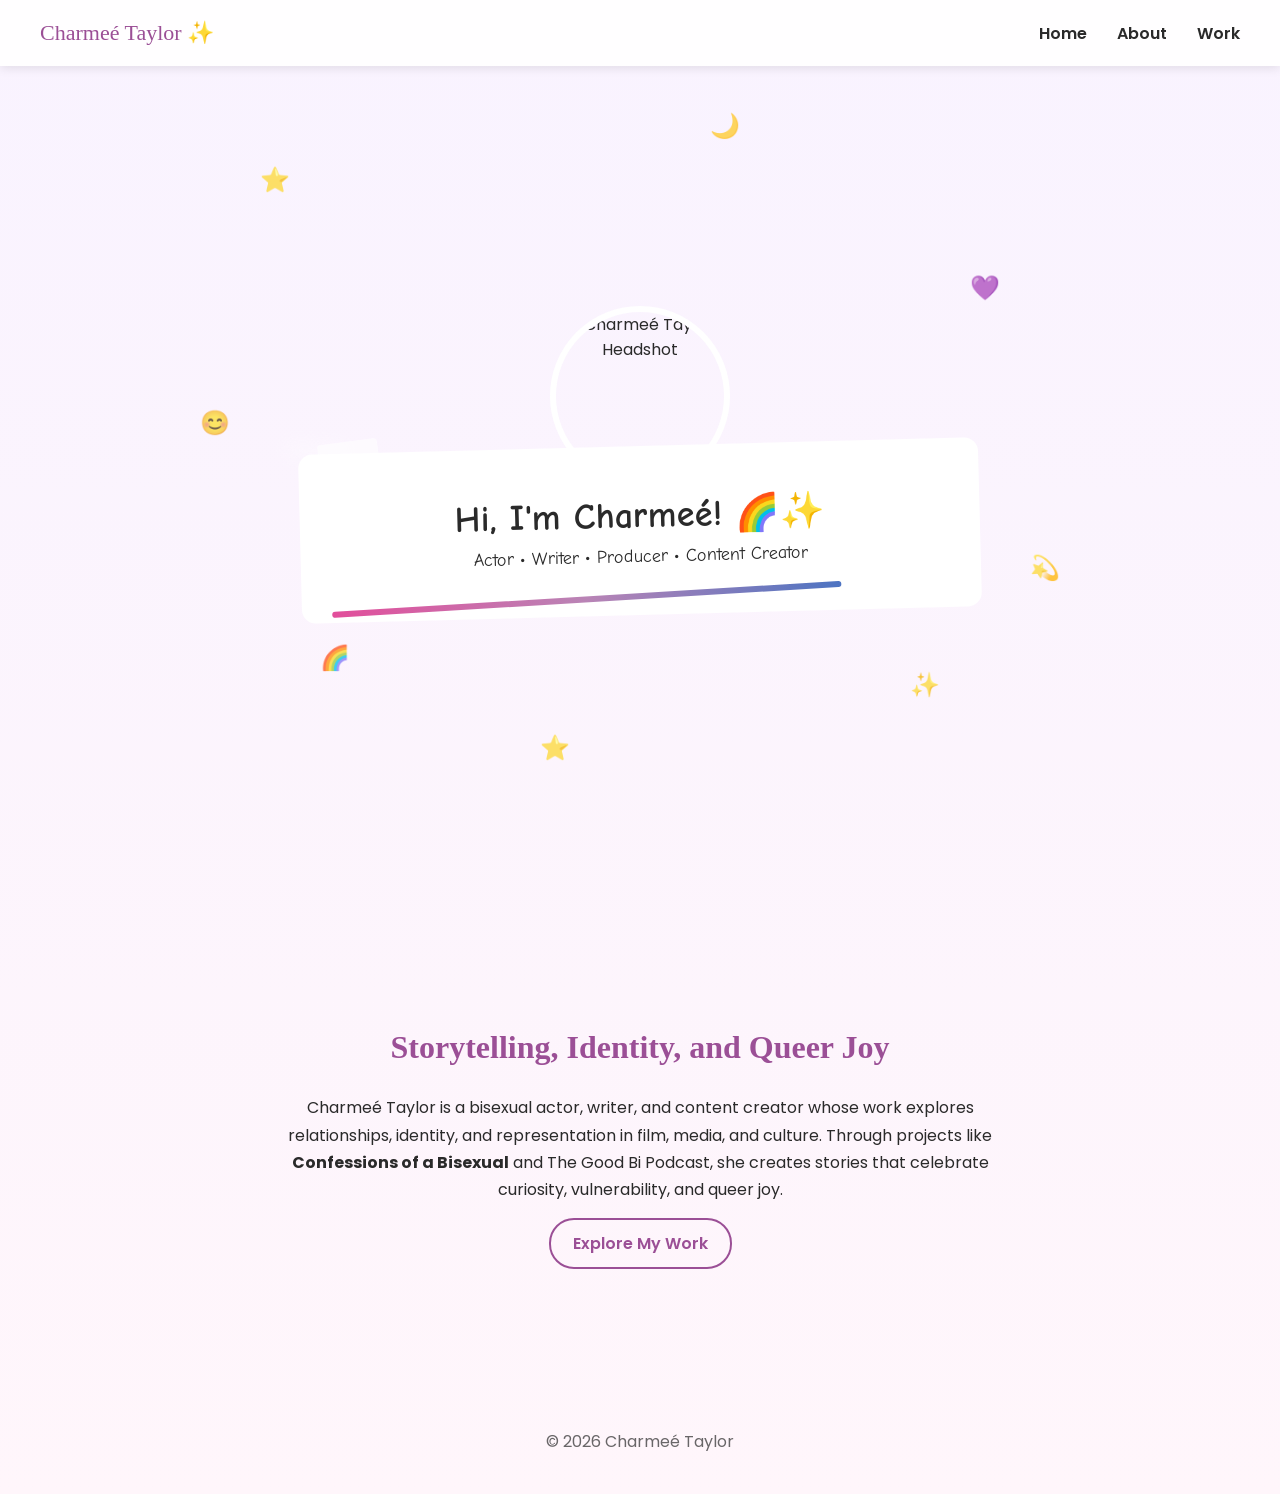
==== index.html @ 1f49b3b9 "first push" ====
<!DOCTYPE html>

<html lang="en">

<head>

<meta charset="UTF-8">
<meta name="viewport" content="width=device-width, initial-scale=1.0">

<title>Charmeé Taylor</title>

<link rel="stylesheet" href="style.css">

<link href="https://fonts.googleapis.com/css2?family=Poppins:wght@300;400;600&family=Permanent+Marker&family=Comic+Neue:wght@700&display=swap" rel="stylesheet">

</head>

<body>

<nav class="navbar">

<div class="logo">Charmeé Taylor ✨</div>

<ul class="nav-links">

<li><a href="index.html">Home</a></li>
<li><a href="about.html">About</a></li>
<li><a href="work.html">Work</a></li>

</ul>

<div class="hamburger">&#9776;</div>

</nav>

<!-- HERO SECTION -->

<section class="hero">

<div class="sparkles"></div>

<div class="floating-icons">

<span class="icon1">⭐</span>
<span class="icon2">💜</span>
<span class="icon3">🌈</span>
<span class="icon4">✨</span>
<span class="icon5">😊</span>
<span class="icon6">💫</span>
<span class="icon7">🌙</span>
<span class="icon8">⭐</span>

</div>

<img src="headshot-placeholder.jpg" alt="Charmeé Taylor Headshot" class="hero-img">

<div class="hero-label">

 <div class="label-accent"></div>   

<h1>Hi, I'm Charmeé! 🌈✨</h1>

<p>Actor • Writer • Producer • Content Creator</p>

</div>

</section>

<!-- INTRO SECTION -->

<section class="intro">

<h2>Storytelling, Identity, and Queer Joy</h2>

<p>

Charmeé Taylor is a bisexual actor, writer, and content creator whose work explores
relationships, identity, and representation in film, media, and culture.

Through projects like <strong>Confessions of a Bisexual</strong> and The Good Bi Podcast,
she creates stories that celebrate curiosity, vulnerability, and queer joy.

</p>

<a href="work.html" class="btn">Explore My Work</a>

</section>

<footer>

© 2026 Charmeé Taylor

</footer>

<script src="script.js"></script>

</body>

</html>
---- style.css ----
/* ---------------- RESET ---------------- */

* {
  box-sizing: border-box;
  margin: 0;
  padding: 0;
  }

html, body {
font-family: 'Poppins', sans-serif;
background: linear-gradient(180deg,#F9F3FF,#FFF6FB);
color: #2A2A2A;
scroll-behavior: smooth;
overflow-x: hidden;
animation: fadeIn .7s ease;
}

@keyframes fadeIn {
from {opacity:0}
to {opacity:1}
}

/* ---------------- NAVBAR ---------------- */

.navbar {
display: flex;
justify-content: space-between;
align-items: center;
padding: 20px 40px;
position: fixed;
width: 100%;
top: 0;
background: rgba(255,255,255,0.9);
backdrop-filter: blur(6px);
z-index: 100;
box-shadow: 0 2px 10px rgba(0,0,0,.1);
}

.logo {
font-family: 'Permanent Marker', cursive;
font-size: 22px;
color: #9B4F96;
}

.nav-links {
list-style: none;
display: flex;
gap: 30px;
}

.nav-links a {
text-decoration: none;
color: #2A2A2A;
font-weight: 600;
transition: .3s;
}

.nav-links a:hover {
color: #D60270;
}

.hamburger {
display: none;
font-size: 28px;
cursor: pointer;
}

/* ---------------- HERO ---------------- */

.hero {
position: relative;
padding-top: 120px;
min-height: 100vh;
display: flex;
flex-direction: column;
align-items: center;
justify-content: center;
text-align: center;

background-image: url('notebook-marble.png');
background-size: cover;
background-repeat: repeat;
}

/* sparkles overlay */

.sparkles {
position: absolute;
top:0;
left:0;
width:100%;
height:100%;
background-image:url('sparkles.png');
background-repeat: repeat;
opacity: .25;
pointer-events: none;
}

/* floating icons */

.floating-icons span {
position: absolute;
font-size: 22px;
opacity: .7;
animation: float 8s ease-in-out infinite;
}

.floating-icons span:nth-child(1){top:18%;left:12%;}
.floating-icons span:nth-child(2){top:30%;right:14%;}
.floating-icons span:nth-child(3){bottom:25%;left:18%;}
.floating-icons span:nth-child(4){bottom:22%;right:20%;}

@keyframes float {
0% { transform: translateY(0) }
50% { transform: translateY(-10px) }
100% { transform: translateY(0) }
}

/* headshot */

.hero-img{
width:180px;
height:180px;
border-radius:50%;
border:6px solid white;
margin-bottom:-40px;
z-index:3;
}

/* notebook label */

.hero-label {
transform: rotate(-1.5deg);    
background: white;
padding: 40px;
border-radius: 14px;
max-width: 620px;
width: 90%;
font-family: 'Comic Neue', cursive;
position: relative;
z-index: 2;
}

.hero-label:before {
content:"";
position:absolute;
inset:-6px;
border-radius:18px;
background: linear-gradient(90deg,#D60270,#9B4F96,#0038A8);
z-index:-1;
}

.hero-label:after {
content:"";
position:absolute;
inset:-12px;
border-radius:20px;
background: linear-gradient(90deg,#D60270,#9B4F96,#0038A8);
filter: blur(8px);
opacity:.45;
z-index:-2;
}

.hero-label h1 {
font-size: 36px;
margin-bottom: 10px;
}

.hero-label p {
font-size: 18px;
}

/* ---------------- GENERAL SECTIONS ---------------- */

section {
max-width: 1000px;
margin: auto;
padding: 100px 20px;
}

/* ---------------- INTRO SECTION ---------------- */

.intro {
max-width: 800px;
margin: auto;
padding: 120px 20px;
text-align: center;
line-height: 1.7;
}

.intro h2 {
font-family: 'Permanent Marker', cursive;
font-size: 32px;
margin-bottom: 20px;
color: #9B4F96;
}

/* ---------------- WORK GRID ---------------- */

.work-section {
padding: 120px 20px;
max-width: 1100px;
margin: auto;
text-align: center;
}

.work-title {
font-family: 'Permanent Marker', cursive;
font-size: 40px;
margin-bottom: 10px;
color: #9B4F96;
}

.work-subtitle {
max-width: 600px;
margin: auto;
margin-bottom: 50px;
line-height: 1.6;
opacity: .8;
}

.work-grid {
display: grid;
grid-template-columns: repeat(auto-fit,minmax(280px,1fr));
gap: 40px;
}

.work-card {
background: white;
border-radius: 20px;
overflow: hidden;
box-shadow: 0 8px 25px rgba(0,0,0,.08);
transition: .35s;
border: 4px solid transparent;

background-image:
linear-gradient(white,white),
linear-gradient(90deg,#D60270,#9B4F96,#0038A8);

background-origin: border-box;
background-clip: content-box,border-box;
}

.work-card:hover {
transform: translateY(-10px) scale(1.02);
box-shadow: 0 20px 40px rgba(0,0,0,.15);
box-shadow: 0 20px 50px rgba(155,79,150,.25);
}

.work-card img {
width: 100%;
height: 240px;
object-fit: cover;
}

.work-info {
padding: 25px;
text-align: center;
}

.work-info h2 {
font-family: 'Permanent Marker', cursive;
margin-bottom: 8px;
}

/* buttons */

.btn {
display: inline-block;
margin-top: 15px;
padding: 10px 22px;
border-radius: 25px;
text-decoration: none;
font-weight: 600;
color: #9B4F96;
border: 2px solid #9B4F96;
transition: .2s;
}

.btn:hover {
background: #9B4F96;
color: white;
}

/* ---------------- ABOUT PAGE ---------------- */

.about-section {
padding: 120px 20px;
}

.about-container {
display: flex;
gap: 50px;
align-items: center;
max-width: 1000px;
margin: auto;
flex-wrap: wrap;
}

.about-photo {
width: 320px;
border-radius: 16px;
box-shadow: 0 10px 25px rgba(0,0,0,.15);
}

.about-text {
flex: 1;
line-height: 1.7;
}

.about-title {
font-family: 'Permanent Marker', cursive;
font-size: 36px;
margin-bottom: 20px;
color: #9B4F96;
}

/* ---------------- FOOTER ---------------- */

footer {
padding: 40px 20px;
text-align: center;
opacity: .7;
}

/* ---------------- MOBILE ---------------- */

@media (max-width:768px){

.nav-links{
display:none;
flex-direction:column;
position:absolute;
top:70px;
left:0;
width:100%;
background:white;
padding:20px;
box-shadow:0 5px 15px rgba(0,0,0,.1);
}

.nav-links.active{
display:flex;
}

.hamburger{
display:block;
}

.hero-img{
width:140px;
height:140px;
}

.hero-label h1{
font-size:30px;
}

.about-container{
flex-direction:column;
text-align:center;
}

.about-photo{
width:240px;
}

}

/* NOTEBOOK DOODLE ICONS */

.floating-icons span{
position:absolute;
font-size:24px;
opacity:.75;
animation: float 8s ease-in-out infinite;
}

/* positions */

.icon1{top:15%;left:12%;}
.icon2{top:28%;right:14%;}
.icon3{bottom:25%;left:18%;}
.icon4{bottom:20%;right:20%;}
.icon5{top:45%;left:6%;}
.icon6{bottom:35%;right:8%;}
.icon7{top:12%;right:40%;}
.icon8{bottom:15%;left:40%;}

/* floating animation */

@keyframes float{

0%{transform:translateY(0px) rotate(0deg)}
50%{transform:translateY(-12px) rotate(6deg)}
100%{transform:translateY(0px) rotate(0deg)}

}

/* NOTEBOOK LABEL EFFECT */

.hero-label{
padding: 48px 60px;
max-width: 680px;
/* transform:rotate(-1.5deg);
position:relative; */
}

/* marker underline accent */

.label-accent{
position:absolute;
bottom:14px;
left:30px;
width:75%;
height:6px;
background:linear-gradient(90deg,#D60270,#9B4F96,#0038A8);
border-radius:10px;
opacity:.7;
transform:rotate(-2deg);
}

/* tape corners */

.hero-label:before{
content:"";
position:absolute;
top:-12px;
left:20px;
width:60px;
height:18px;
background:rgba(255,255,255,.6);
border-radius:3px;
transform:rotate(-6deg);
}

.hero-label:after{
content:"";
position:absolute;
top:-12px;
right:20px;
width:60px;
height:18px;
background:rgba(255,255,255,.6);
border-radius:3px;
transform:rotate(6deg);
}
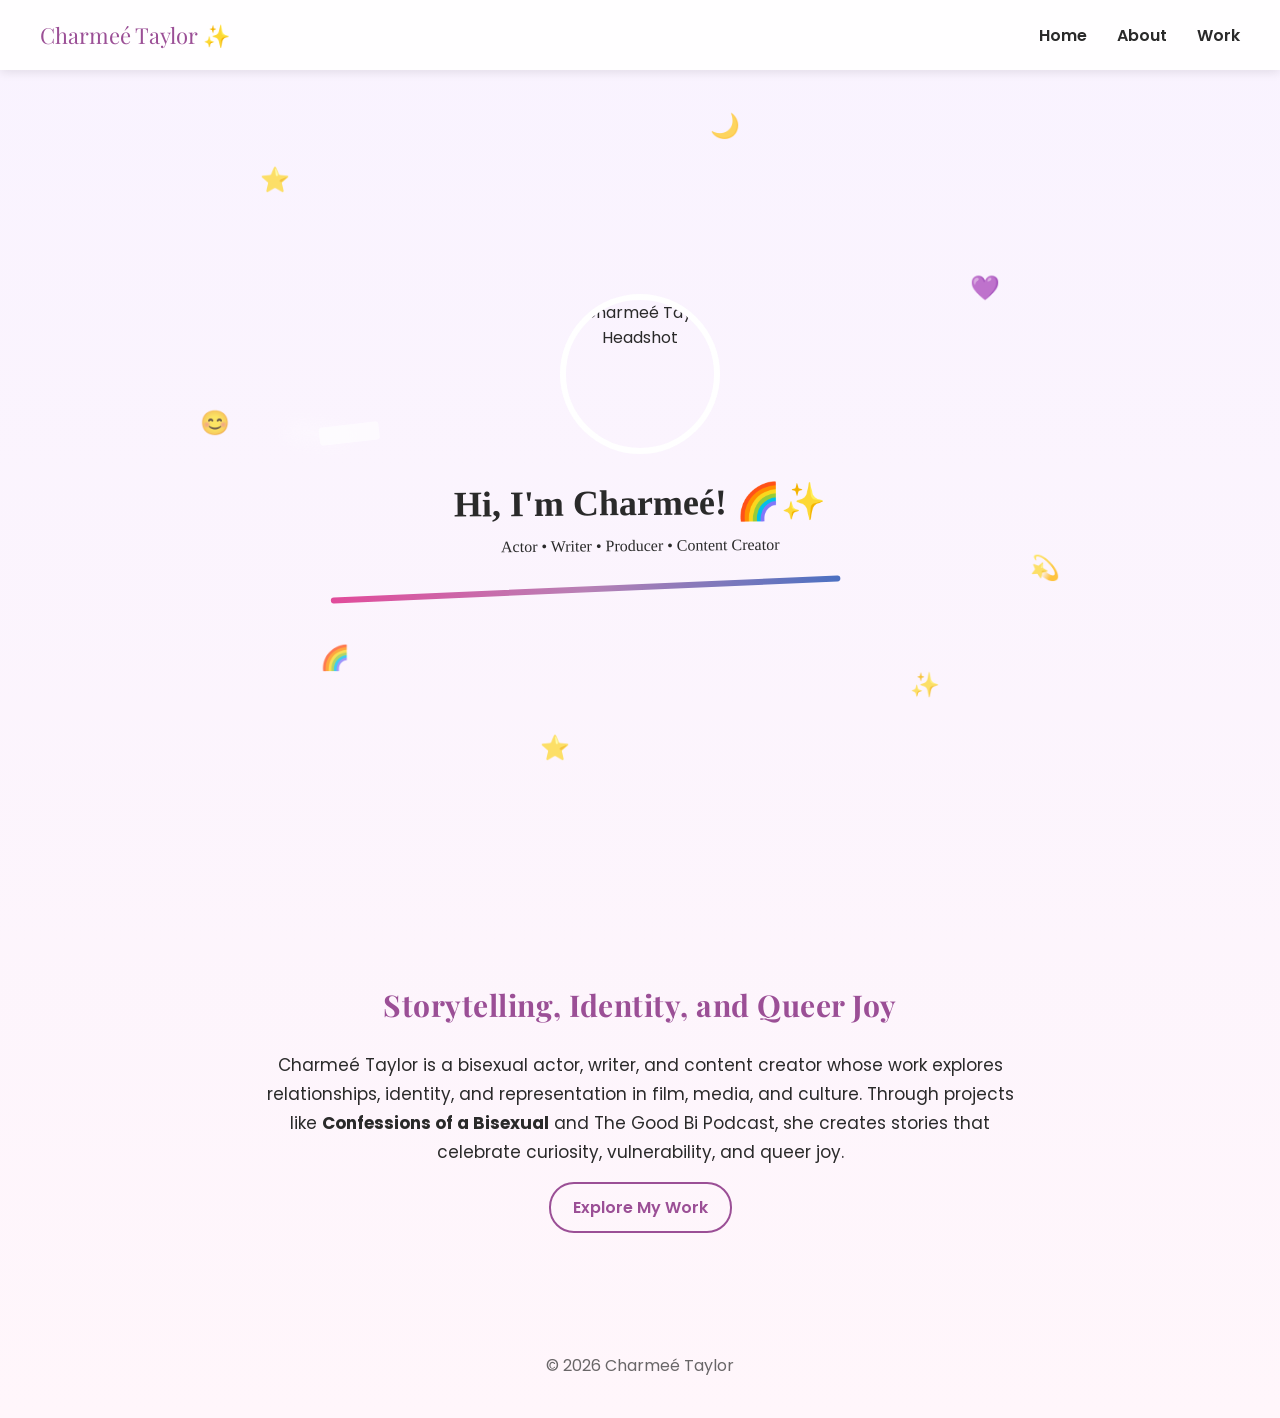
==== commit 2cd21f79: "adjust files and css" ====
--- a/index.html
+++ b/index.html
@@ -11,8 +11,7 @@
 
 <link rel="stylesheet" href="style.css">
 
-<link href="https://fonts.googleapis.com/css2?family=Poppins:wght@300;400;600&family=Permanent+Marker&family=Comic+Neue:wght@700&display=swap" rel="stylesheet">
-
+<link href="https://fonts.googleapis.com/css2?family=Poppins:wght@300;400;600&family=Playfair+Display:wght@500;600;700&display=swap" rel="stylesheet">
 </head>
 
 <body>
--- a/style.css
+++ b/style.css
@@ -37,7 +37,7 @@
 }
 
 .logo {
-font-family: 'Permanent Marker', cursive;
+font-family: 'Playfair Display', serif;
 font-size: 22px;
 color: #9B4F96;
 }
@@ -69,7 +69,7 @@
 
 .hero {
 position: relative;
-padding-top: 120px;
+padding-top: 100px;
 min-height: 100vh;
 display: flex;
 flex-direction: column;
@@ -119,20 +119,20 @@
 /* headshot */
 
 .hero-img{
-width:180px;
-height:180px;
+width:160px;
+height:160px;
 border-radius:50%;
 border:6px solid white;
-margin-bottom:-40px;
+margin-bottom:-20px;
 z-index:3;
 }
 
 /* notebook label */
 
 .hero-label {
-transform: rotate(-1.5deg);    
-background: white;
-padding: 40px;
+transform: rotate(-0.5deg);    
+/* background: white; */
+padding: 40px 50px;
 border-radius: 14px;
 max-width: 620px;
 width: 90%;
@@ -167,7 +167,8 @@
 }
 
 .hero-label p {
-font-size: 18px;
+font-size: 16px;
+line-height: 1.5;
 }
 
 /* ---------------- GENERAL SECTIONS ---------------- */
@@ -183,17 +184,26 @@
 .intro {
 max-width: 800px;
 margin: auto;
-padding: 120px 20px;
+padding: 80px 20px;
 text-align: center;
 line-height: 1.7;
 }
 
 .intro h2 {
-font-family: 'Permanent Marker', cursive;
-font-size: 32px;
+font-family: 'Playfair Display', serif;
+font-size: 30px;
 margin-bottom: 20px;
 color: #9B4F96;
 }
+
+.intro p {
+  font-size: 17px;
+}
+
+.btn {
+  margin-top: 20px;
+}
+
 
 /* ---------------- WORK GRID ---------------- */
 
@@ -205,10 +215,16 @@
 }
 
 .work-title {
-font-family: 'Permanent Marker', cursive;
+font-family: 'Playfair Display', serif;
 font-size: 40px;
 margin-bottom: 10px;
 color: #9B4F96;
+}
+
+.work-title,
+.about-title,
+.intro h2 {
+  letter-spacing: 0.5px;
 }
 
 .work-subtitle {
@@ -221,17 +237,15 @@
 
 .work-grid {
 display: grid;
-grid-template-columns: repeat(auto-fit,minmax(280px,1fr));
+grid-template-columns: repeat(2, 1fr);
 gap: 40px;
 }
 
 .work-card {
-background: white;
-border-radius: 20px;
-overflow: hidden;
-box-shadow: 0 8px 25px rgba(0,0,0,.08);
-transition: .35s;
-border: 4px solid transparent;
+display: block;
+text-decoration: none;
+color: inherit;
+
 
 background-image:
 linear-gradient(white,white),
@@ -248,10 +262,11 @@
 }
 
 .work-card img {
+transition: transform 0.4s ease;
 width: 100%;
-height: 240px;
+height: 100%;
 object-fit: cover;
-}
+object-position: center;}
 
 .work-info {
 padding: 25px;
@@ -259,8 +274,21 @@
 }
 
 .work-info h2 {
-font-family: 'Permanent Marker', cursive;
+font-family: 'Playfair Display', serif;
 margin-bottom: 8px;
+}
+
+.card-overlay {
+  transition: 0.3s;
+}
+
+.work-card:hover .card-overlay {
+  background: linear-gradient(
+    90deg,
+    rgba(214,2,112,0.95),
+    rgba(155,79,150,0.95),
+    rgba(0,56,168,0.95)
+  );
 }
 
 /* buttons */
@@ -309,7 +337,7 @@
 }
 
 .about-title {
-font-family: 'Permanent Marker', cursive;
+font-family: 'Playfair Display', serif;
 font-size: 36px;
 margin-bottom: 20px;
 color: #9B4F96;
@@ -353,7 +381,8 @@
 }
 
 .hero-label h1{
-font-size:30px;
+font-size:32px;
+margin-bottom: 10px;
 }
 
 .about-container{
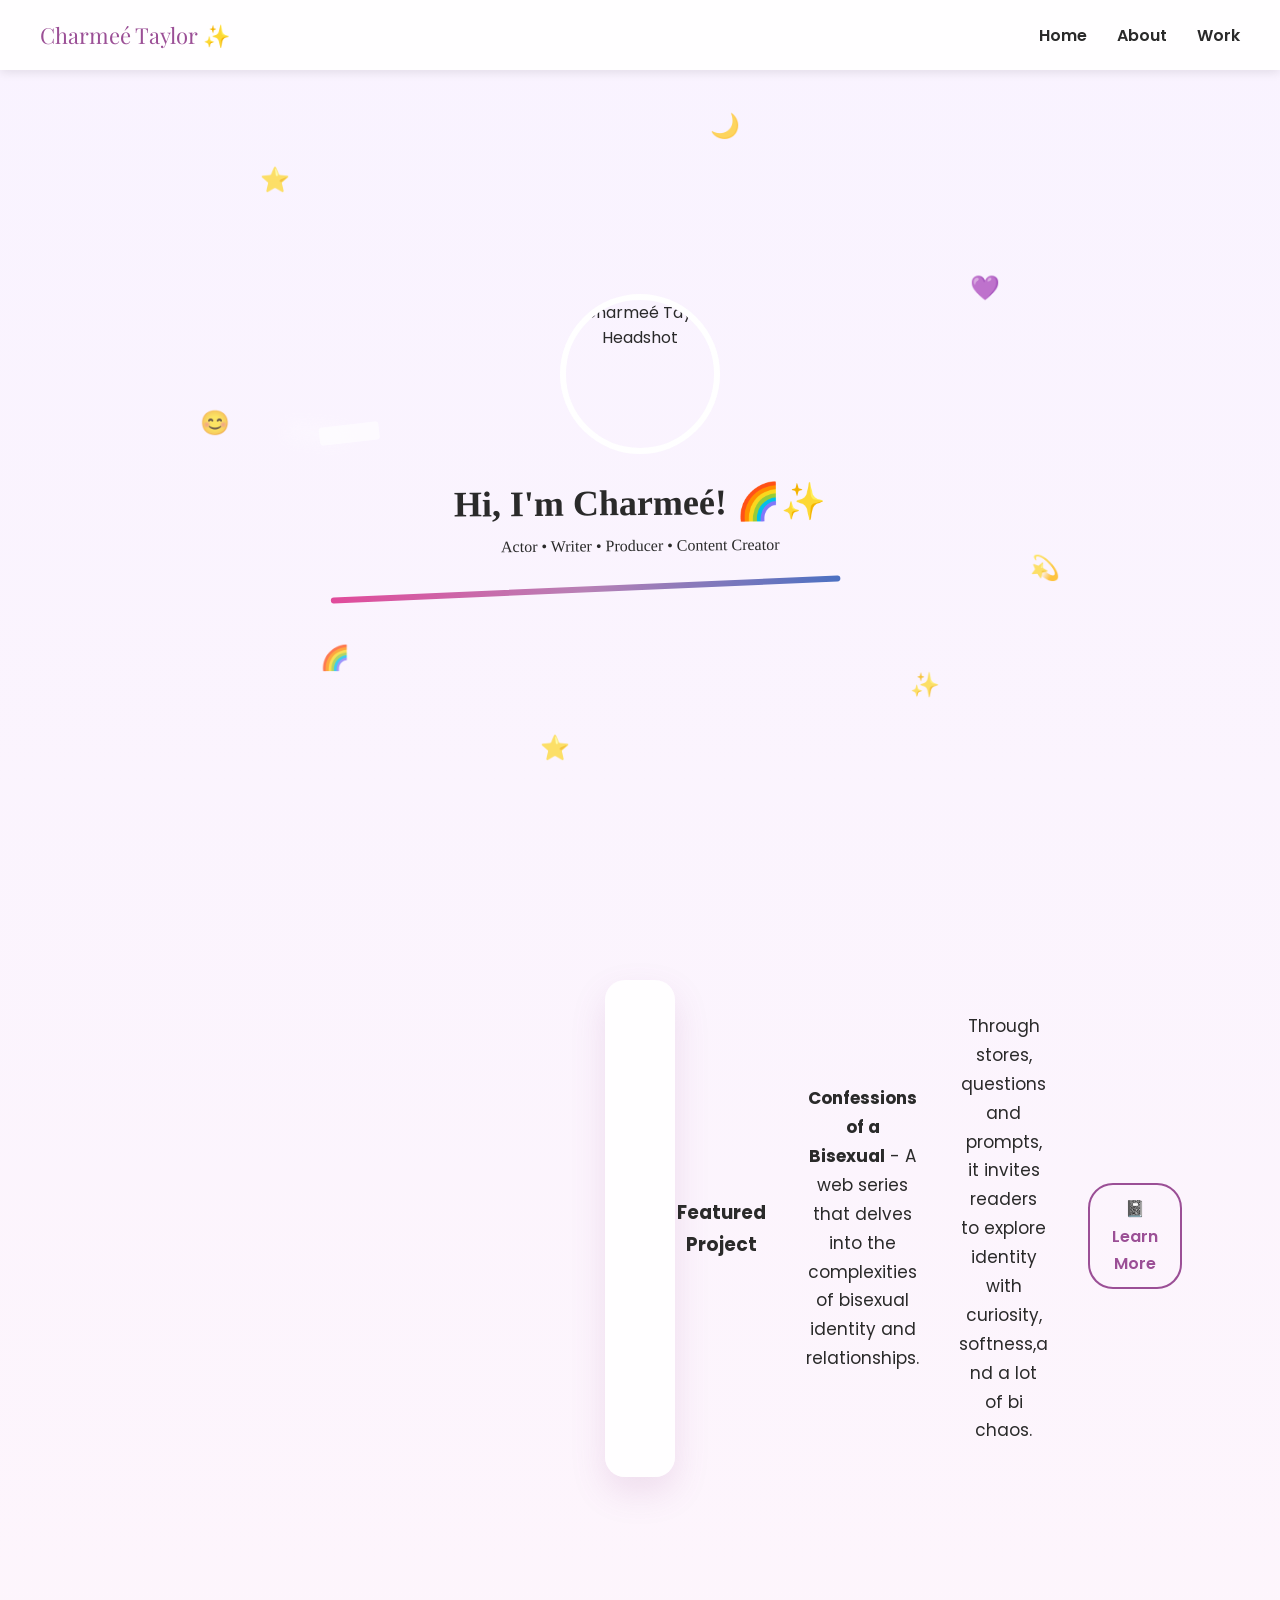
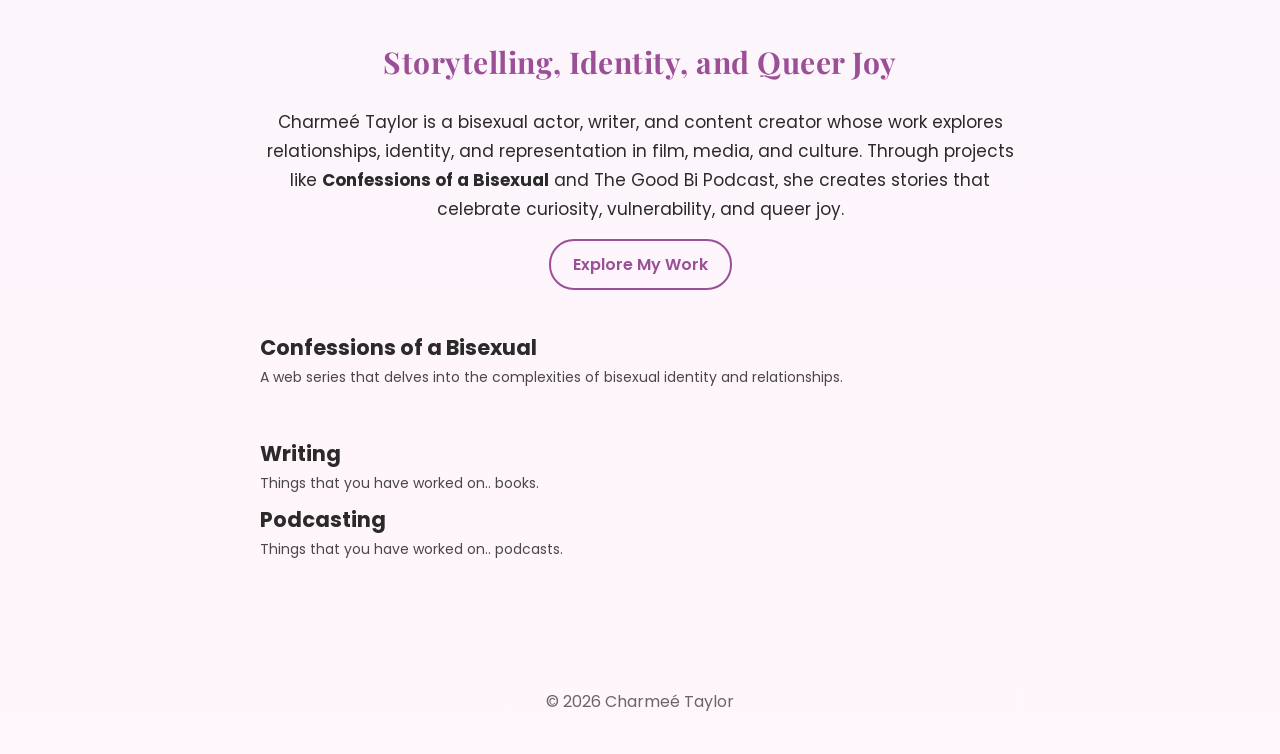
==== commit 004c79ca: "update site" ====
--- a/index.html
+++ b/index.html
@@ -69,6 +69,21 @@
 
 <section class="intro">
 
+    <section class="featured">
+        <div class="featured-content">
+            <div class="featured-text"></div>
+            <h3>Featured Project</h3>
+            <p>
+                <strong>Confessions of a Bisexual</strong> - A web series that delves into the complexities of bisexual identity and relationships.</p>
+                <p>Through stores, questions and prompts, it invites readers to explore identity with curiosity, softness,a nd a lot of bi chaos. </p>
+
+                <a href="https://www.partytrickpress.com/confessions-of-a-bisexual-product-page" target="_blank" class="btn">
+        📓 Learn More
+      </a>
+        </div>  
+    </section>
+
+
 <h2>Storytelling, Identity, and Queer Joy</h2>
 
 <p>
@@ -83,6 +98,23 @@
 
 <a href="work.html" class="btn">Explore My Work</a>
 
+<div class="mini-highlights">
+    <div class="mini-item">
+        <h3>Confessions of a Bisexual</h3>
+        <p>A web series that delves into the complexities of bisexual identity and relationships.</p>
+    </div>
+</div>
+
+<div class="mini-highlights">
+    <div class="mini-item">
+        <h3>Writing</h3>
+        <p>Things that you have worked on.. books.</p>
+    </div>
+
+    <div class="mini-item">
+        <h3>Podcasting</h3>
+        <p>Things that you have worked on.. podcasts.</p>
+
 </section>
 
 <footer>
--- a/style.css
+++ b/style.css
@@ -204,6 +204,32 @@
   margin-top: 20px;
 }
 
+.mini-highlights {
+display: grid;
+grid-template-columns: repeat(3, 1fr)
+gap: 24px;
+margin-top: 40px;
+text-align: left;
+}
+
+.mini-item {
+  font-size: 18px;
+  margin-bottom: 8px;
+  color: #9B4F96:
+}
+
+.mini-item p {
+  font-size: 14px;
+  line-height: 1.6;
+  opacity: 0.85;
+}
+
+@media (max-width:768px) {
+  .mini-highlights {
+    grid-template-columns: 1fr;
+    text-align: center;
+  }
+}
 
 /* ---------------- WORK GRID ---------------- */
 
@@ -473,4 +499,58 @@
 background:rgba(255,255,255,.6);
 border-radius:3px;
 transform:rotate(6deg);
+}
+
+.featured {
+  max-width: 110px;
+  margin: 0 auto 80px;
+  padding: 0 20px 80px;
+}
+
+.featured-content{
+  display:flex;
+  gap: 40px;
+  align-items:center;
+  justify-content: space-between;
+  background: rgba(255,255,255,0.9);
+  border-radius: 20px;
+  padding: 32px;
+  box-shadow: 0 15px 35px rgba(155, 79, 150, 0.15);
+}
+
+.featured-text {
+  flex: 1.4;
+}
+
+.featured-text h2 {
+  font-family: 'Playfair Display', serif;
+  font-size: 28px;
+  margin-bottom: 12px;
+  color: #9B4F96;
+}
+
+.featured-text p {
+  line-height: 1.7;
+  opacity: .85;
+  font-size: 15px;
+  margin-bottom: 10px;
+}
+
+.featured-image img {
+  max-width: 260px;
+  border-radius: 14px;
+  box-shadow: 0 10px 25px rgba(0,0,0,0.15);
+}
+
+/* responsive */
+@media (max-width:900px){
+  .featured-content{
+    flex-direction: column-reverse;
+    text-align: center;
+  }
+
+
+.featured-image img{
+  max-width: 22px;
+  }
 }
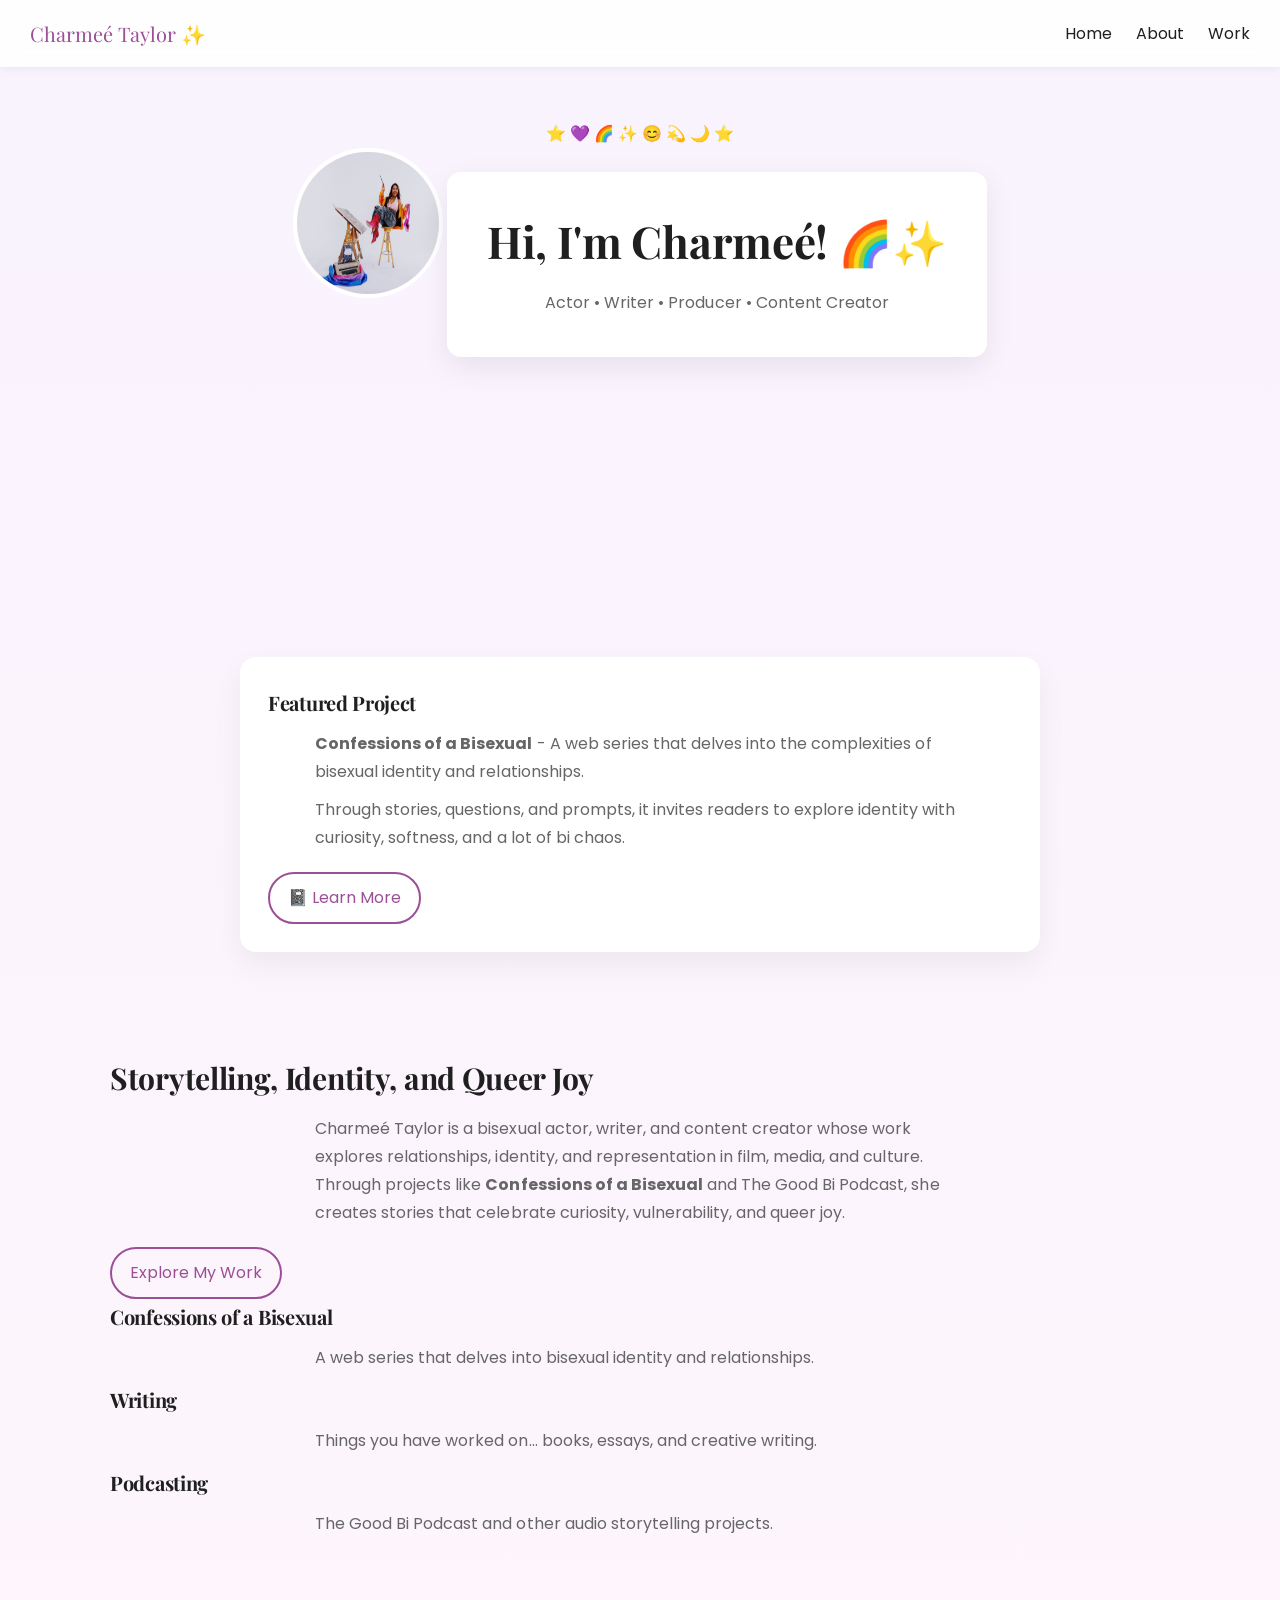
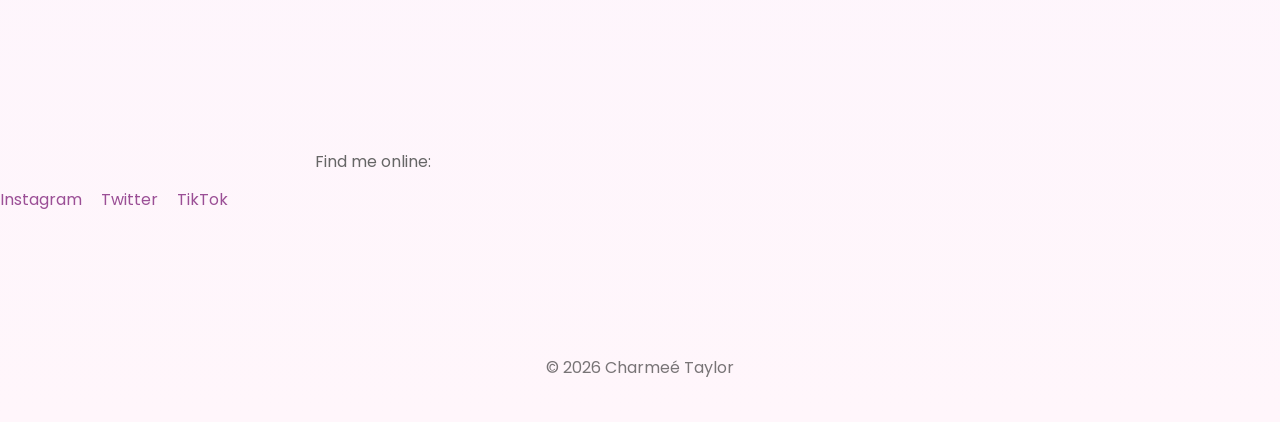
==== commit 764b4c33: "add pics" ====
--- a/index.html
+++ b/index.html
@@ -36,7 +36,8 @@
 
 <section class="hero">
 
-<div class="sparkles"></div>
+<div class="container">
+    <div class="sparkles"></div>
 
 <div class="floating-icons">
 
@@ -51,7 +52,7 @@
 
 </div>
 
-<img src="headshot-placeholder.jpg" alt="Charmeé Taylor Headshot" class="hero-img">
+<img src="assets/paintingCharmee.JPG" alt="Charmeé Taylor Headshot" class="hero-img">
 
 <div class="hero-label">
 
@@ -62,60 +63,83 @@
 <p>Actor • Writer • Producer • Content Creator</p>
 
 </div>
+</div>
 
 </section>
 
 <!-- INTRO SECTION -->
 
+
 <section class="intro">
+  <div class="container">
 
     <section class="featured">
-        <div class="featured-content">
-            <div class="featured-text"></div>
-            <h3>Featured Project</h3>
-            <p>
-                <strong>Confessions of a Bisexual</strong> - A web series that delves into the complexities of bisexual identity and relationships.</p>
-                <p>Through stores, questions and prompts, it invites readers to explore identity with curiosity, softness,a nd a lot of bi chaos. </p>
+      <div class="featured-content">
 
-                <a href="https://www.partytrickpress.com/confessions-of-a-bisexual-product-page" target="_blank" class="btn">
-        📓 Learn More
-      </a>
-        </div>  
+        <div class="featured-text">
+
+          <h3>Featured Project</h3>
+
+          <p>
+            <strong>Confessions of a Bisexual</strong> - A web series that delves into the complexities of bisexual identity and relationships.
+          </p>
+
+          <p>
+            Through stories, questions, and prompts, it invites readers to explore identity with curiosity, softness, and a lot of bi chaos.
+          </p>
+
+          <a href="https://www.partytrickpress.com/confessions-of-a-bisexual-product-page"
+             target="_blank"
+             class="btn">
+            📓 Learn More
+          </a>
+
+        </div>
+
+      </div>
     </section>
 
+    <h2>Storytelling, Identity, and Queer Joy</h2>
 
-<h2>Storytelling, Identity, and Queer Joy</h2>
+    <p>
+      Charmeé Taylor is a bisexual actor, writer, and content creator whose work explores relationships, identity, and representation in film, media, and culture.
+      Through projects like <strong>Confessions of a Bisexual</strong> and The Good Bi Podcast, she creates stories that celebrate curiosity, vulnerability, and queer joy.
+    </p>
 
-<p>
+    <a href="work.html" class="btn">Explore My Work</a>
 
-Charmeé Taylor is a bisexual actor, writer, and content creator whose work explores
-relationships, identity, and representation in film, media, and culture.
+    <div class="mini-highlights">
 
-Through projects like <strong>Confessions of a Bisexual</strong> and The Good Bi Podcast,
-she creates stories that celebrate curiosity, vulnerability, and queer joy.
+      <div class="mini-item">
+        <h3>Confessions of a Bisexual</h3>
+        <p>A web series that delves into bisexual identity and relationships.</p>
+      </div>
 
-</p>
+      <div class="mini-item">
+        <h3>Writing</h3>
+        <p>Things you have worked on… books, essays, and creative writing.</p>
+      </div>
 
-<a href="work.html" class="btn">Explore My Work</a>
+      <div class="mini-item">
+        <h3>Podcasting</h3>
+        <p>The Good Bi Podcast and other audio storytelling projects.</p>
+      </div>
 
-<div class="mini-highlights">
-    <div class="mini-item">
-        <h3>Confessions of a Bisexual</h3>
-        <p>A web series that delves into the complexities of bisexual identity and relationships.</p>
-    </div>
-</div>
-
-<div class="mini-highlights">
-    <div class="mini-item">
-        <h3>Writing</h3>
-        <p>Things that you have worked on.. books.</p>
     </div>
 
-    <div class="mini-item">
-        <h3>Podcasting</h3>
-        <p>Things that you have worked on.. podcasts.</p>
+  </div>
+</section>
 
+<section class="social-strip">
+    <p>Find me online:</p>
+    <div class="social-links">
+        <a href="https://www.instagram.com/charmeetaylor/" target="_blank">Instagram</a>
+        <a href="https://www.twitter.com/charmeetaylor/" target="_blank">Twitter</a>
+        <a href="https://www.tiktok.com/@charmeetaylor" target="_blank">TikTok</a>
+        <!-- Add more social links as needed -->
+    </div>
 </section>
+
 
 <footer>
 
--- a/style.css
+++ b/style.css
@@ -1,556 +1,251 @@
-/* ---------------- RESET ---------------- */
-
+/* =========================
+   FINAL POLISHED DESIGN SYSTEM
+   ========================= */
+
+:root {
+  --max: 1100px;
+
+  --text: #1f1f1f;
+  --muted: #666;
+
+  --primary: #9B4F96;
+  --accent: #D60270;
+  --blue: #0038A8;
+
+  --space-sm: 10px;
+  --space-md: 20px;
+  --space-lg: 40px;
+  --space-xl: 80px;
+}
+
+/* RESET */
 * {
-  box-sizing: border-box;
   margin: 0;
   padding: 0;
+  box-sizing: border-box;
+  -webkit-font-smoothing: antialiased;
+  -moz-osx-font-smoothing: grayscale;
+}
+
+body {
+  font-family: 'Poppins', sans-serif;
+  background: linear-gradient(180deg, #F9F3FF, #FFF6FB);
+  color: var(--text);
+  line-height: 1.75;
+  letter-spacing: 0.02px;
+}
+
+a {
+  text-decoration: none;
+  color: inherit;
+}
+
+/* TYPOGRAPHY */
+h1, h2, h3 {
+  font-family: 'Playfair Display', serif;
+  letter-spacing: -0.3px;
+}
+
+h1 {
+  font-size: 44px;
+  margin-bottom: var(--space-sm);
+}
+
+h2 {
+  font-size: 30px;
+  margin-bottom: var(--space-sm);
+}
+
+h3 {
+  font-size: 20px;
+  margin-bottom: var(--space-sm);
+}
+
+p {
+  color: var(--muted);
+  font-size: 16px;
+  max-width: 65ch;
+  margin: 0 auto var(--space-sm);
+}
+
+/* CONTAINER */
+.container {
+  max-width: var(--max);
+  margin: 0 auto;
+  padding: 0 var(--space-md);
+}
+
+/* NAVBAR */
+.navbar {
+  position: fixed;
+  top: 0;
+  width: 100%;
+  background: rgba(255,255,255,0.92);
+  backdrop-filter: blur(10px);
+  display: flex;
+  justify-content: space-between;
+  align-items: center;
+  padding: 16px 30px;
+  z-index: 1000;
+  box-shadow: 0 2px 10px rgba(0,0,0,0.06);
+}
+
+.logo {
+  font-family: 'Playfair Display', serif;
+  font-size: 20px;
+  color: var(--primary);
+}
+
+.nav-links {
+  display: flex;
+  gap: 24px;
+  list-style: none;
+}
+
+.nav-links a:hover {
+  color: var(--accent);
+}
+
+.hamburger {
+  display: none;
+  font-size: 26px;
+}
+
+/* SECTIONS */
+section {
+  padding: 100px 0;
+}
+
+/* HERO */
+.hero {
+  text-align: center;
+  padding-top: 120px;
+}
+
+.hero-img {
+  width: 150px;
+  height: 150px;
+  border-radius: 50%;
+  margin-bottom: var(--space-sm);
+  border: 4px solid white;
+}
+
+.hero-label {
+  background: white;
+  display: inline-block;
+  padding: 30px 40px;
+  border-radius: 14px;
+  box-shadow: 0 10px 30px rgba(0,0,0,0.08);
+}
+
+/* BUTTON */
+.btn {
+  display: inline-block;
+  padding: 10px 18px;
+  border: 2px solid var(--primary);
+  border-radius: 30px;
+  color: var(--primary);
+  margin-top: var(--space-sm);
+  transition: all 0.2s ease;
+}
+
+.btn:hover {
+  background: var(--primary);
+  color: white;
+}
+
+/* FEATURED */
+.featured-content {
+  max-width: 800px;
+  margin: 0 auto;
+  background: white;
+  padding: 28px;
+  border-radius: 16px;
+  box-shadow: 0 12px 30px rgba(0,0,0,0.06);
+}
+
+/* WORK GRID */
+.work-grid {
+  display: grid;
+  grid-template-columns: repeat(auto-fit, minmax(240px, 1fr));
+  gap: 24px;
+}
+
+.work-card {
+  transition: transform 0.25s ease, box-shadow 0.25s ease;
+  display: block;
+}
+
+.work-card:hover {
+  transform: translateY(-8px);
+  box-shadow: 0 20px 40px rgba(155, 79, 150, 0.18);
+}
+
+.work-card img {
+  width: 100%;
+  height: 210px;
+  object-fit: cover;
+  display: block;
+  border-radius: 12px 12px 0 0;
+}
+
+.work-info {
+  padding: 14px;
+}
+
+/* ABOUT */
+.about-container {
+  display: flex;
+  gap: 40px;
+  align-items: center;
+  flex-wrap: wrap;
+}
+
+.about-photo {
+  width: 280px;
+  border-radius: 14px;
+}
+
+.gallery-photo {
+  width: 100%;
+  aspect-ratio: 4 / 5;
+  object-fit: cover;
+  object-position: center;
+  box-shadow: 0 12px 25px rgba(0,0,0,0.08);
+  border-radius: 16px;
+  transition: transform 0.25s ease, box-shadow 0.25s ease;
+}
+
+.gallery-photo:hover {
+  transform: translateY(-6px);
+  box-shadow: 0 20px 40px rgba(0, 0, 0, 0.12);
+}
+
+/* SOCIAL */
+.social-links a {
+  margin-right: 15px;
+  color: var(--primary);
+}
+
+/* FOOTER */
+footer {
+  text-align: center;
+  padding: 40px 20px;
+  opacity: 0.6;
+}
+
+/* MOBILE */
+@media (max-width: 768px) {
+  .nav-links {
+    display: none;
   }
 
-html, body {
-font-family: 'Poppins', sans-serif;
-background: linear-gradient(180deg,#F9F3FF,#FFF6FB);
-color: #2A2A2A;
-scroll-behavior: smooth;
-overflow-x: hidden;
-animation: fadeIn .7s ease;
-}
-
-@keyframes fadeIn {
-from {opacity:0}
-to {opacity:1}
-}
-
-/* ---------------- NAVBAR ---------------- */
-
-.navbar {
-display: flex;
-justify-content: space-between;
-align-items: center;
-padding: 20px 40px;
-position: fixed;
-width: 100%;
-top: 0;
-background: rgba(255,255,255,0.9);
-backdrop-filter: blur(6px);
-z-index: 100;
-box-shadow: 0 2px 10px rgba(0,0,0,.1);
-}
-
-.logo {
-font-family: 'Playfair Display', serif;
-font-size: 22px;
-color: #9B4F96;
-}
-
-.nav-links {
-list-style: none;
-display: flex;
-gap: 30px;
-}
-
-.nav-links a {
-text-decoration: none;
-color: #2A2A2A;
-font-weight: 600;
-transition: .3s;
-}
-
-.nav-links a:hover {
-color: #D60270;
-}
-
-.hamburger {
-display: none;
-font-size: 28px;
-cursor: pointer;
-}
-
-/* ---------------- HERO ---------------- */
-
-.hero {
-position: relative;
-padding-top: 100px;
-min-height: 100vh;
-display: flex;
-flex-direction: column;
-align-items: center;
-justify-content: center;
-text-align: center;
-
-background-image: url('notebook-marble.png');
-background-size: cover;
-background-repeat: repeat;
-}
-
-/* sparkles overlay */
-
-.sparkles {
-position: absolute;
-top:0;
-left:0;
-width:100%;
-height:100%;
-background-image:url('sparkles.png');
-background-repeat: repeat;
-opacity: .25;
-pointer-events: none;
-}
-
-/* floating icons */
-
-.floating-icons span {
-position: absolute;
-font-size: 22px;
-opacity: .7;
-animation: float 8s ease-in-out infinite;
-}
-
-.floating-icons span:nth-child(1){top:18%;left:12%;}
-.floating-icons span:nth-child(2){top:30%;right:14%;}
-.floating-icons span:nth-child(3){bottom:25%;left:18%;}
-.floating-icons span:nth-child(4){bottom:22%;right:20%;}
-
-@keyframes float {
-0% { transform: translateY(0) }
-50% { transform: translateY(-10px) }
-100% { transform: translateY(0) }
-}
-
-/* headshot */
-
-.hero-img{
-width:160px;
-height:160px;
-border-radius:50%;
-border:6px solid white;
-margin-bottom:-20px;
-z-index:3;
-}
-
-/* notebook label */
-
-.hero-label {
-transform: rotate(-0.5deg);    
-/* background: white; */
-padding: 40px 50px;
-border-radius: 14px;
-max-width: 620px;
-width: 90%;
-font-family: 'Comic Neue', cursive;
-position: relative;
-z-index: 2;
-}
-
-.hero-label:before {
-content:"";
-position:absolute;
-inset:-6px;
-border-radius:18px;
-background: linear-gradient(90deg,#D60270,#9B4F96,#0038A8);
-z-index:-1;
-}
-
-.hero-label:after {
-content:"";
-position:absolute;
-inset:-12px;
-border-radius:20px;
-background: linear-gradient(90deg,#D60270,#9B4F96,#0038A8);
-filter: blur(8px);
-opacity:.45;
-z-index:-2;
-}
-
-.hero-label h1 {
-font-size: 36px;
-margin-bottom: 10px;
-}
-
-.hero-label p {
-font-size: 16px;
-line-height: 1.5;
-}
-
-/* ---------------- GENERAL SECTIONS ---------------- */
-
-section {
-max-width: 1000px;
-margin: auto;
-padding: 100px 20px;
-}
-
-/* ---------------- INTRO SECTION ---------------- */
-
-.intro {
-max-width: 800px;
-margin: auto;
-padding: 80px 20px;
-text-align: center;
-line-height: 1.7;
-}
-
-.intro h2 {
-font-family: 'Playfair Display', serif;
-font-size: 30px;
-margin-bottom: 20px;
-color: #9B4F96;
-}
-
-.intro p {
-  font-size: 17px;
-}
-
-.btn {
-  margin-top: 20px;
-}
-
-.mini-highlights {
-display: grid;
-grid-template-columns: repeat(3, 1fr)
-gap: 24px;
-margin-top: 40px;
-text-align: left;
-}
-
-.mini-item {
-  font-size: 18px;
-  margin-bottom: 8px;
-  color: #9B4F96:
-}
-
-.mini-item p {
-  font-size: 14px;
-  line-height: 1.6;
-  opacity: 0.85;
-}
-
-@media (max-width:768px) {
-  .mini-highlights {
-    grid-template-columns: 1fr;
+  .hamburger {
+    display: block;
+  }
+
+  .about-container {
+    flex-direction: column;
     text-align: center;
   }
-}
-
-/* ---------------- WORK GRID ---------------- */
-
-.work-section {
-padding: 120px 20px;
-max-width: 1100px;
-margin: auto;
-text-align: center;
-}
-
-.work-title {
-font-family: 'Playfair Display', serif;
-font-size: 40px;
-margin-bottom: 10px;
-color: #9B4F96;
-}
-
-.work-title,
-.about-title,
-.intro h2 {
-  letter-spacing: 0.5px;
-}
-
-.work-subtitle {
-max-width: 600px;
-margin: auto;
-margin-bottom: 50px;
-line-height: 1.6;
-opacity: .8;
-}
-
-.work-grid {
-display: grid;
-grid-template-columns: repeat(2, 1fr);
-gap: 40px;
-}
-
-.work-card {
-display: block;
-text-decoration: none;
-color: inherit;
-
-
-background-image:
-linear-gradient(white,white),
-linear-gradient(90deg,#D60270,#9B4F96,#0038A8);
-
-background-origin: border-box;
-background-clip: content-box,border-box;
-}
-
-.work-card:hover {
-transform: translateY(-10px) scale(1.02);
-box-shadow: 0 20px 40px rgba(0,0,0,.15);
-box-shadow: 0 20px 50px rgba(155,79,150,.25);
-}
-
-.work-card img {
-transition: transform 0.4s ease;
-width: 100%;
-height: 100%;
-object-fit: cover;
-object-position: center;}
-
-.work-info {
-padding: 25px;
-text-align: center;
-}
-
-.work-info h2 {
-font-family: 'Playfair Display', serif;
-margin-bottom: 8px;
-}
-
-.card-overlay {
-  transition: 0.3s;
-}
-
-.work-card:hover .card-overlay {
-  background: linear-gradient(
-    90deg,
-    rgba(214,2,112,0.95),
-    rgba(155,79,150,0.95),
-    rgba(0,56,168,0.95)
-  );
-}
-
-/* buttons */
-
-.btn {
-display: inline-block;
-margin-top: 15px;
-padding: 10px 22px;
-border-radius: 25px;
-text-decoration: none;
-font-weight: 600;
-color: #9B4F96;
-border: 2px solid #9B4F96;
-transition: .2s;
-}
-
-.btn:hover {
-background: #9B4F96;
-color: white;
-}
-
-/* ---------------- ABOUT PAGE ---------------- */
-
-.about-section {
-padding: 120px 20px;
-}
-
-.about-container {
-display: flex;
-gap: 50px;
-align-items: center;
-max-width: 1000px;
-margin: auto;
-flex-wrap: wrap;
-}
-
-.about-photo {
-width: 320px;
-border-radius: 16px;
-box-shadow: 0 10px 25px rgba(0,0,0,.15);
-}
-
-.about-text {
-flex: 1;
-line-height: 1.7;
-}
-
-.about-title {
-font-family: 'Playfair Display', serif;
-font-size: 36px;
-margin-bottom: 20px;
-color: #9B4F96;
-}
-
-/* ---------------- FOOTER ---------------- */
-
-footer {
-padding: 40px 20px;
-text-align: center;
-opacity: .7;
-}
-
-/* ---------------- MOBILE ---------------- */
-
-@media (max-width:768px){
-
-.nav-links{
-display:none;
-flex-direction:column;
-position:absolute;
-top:70px;
-left:0;
-width:100%;
-background:white;
-padding:20px;
-box-shadow:0 5px 15px rgba(0,0,0,.1);
-}
-
-.nav-links.active{
-display:flex;
-}
-
-.hamburger{
-display:block;
-}
-
-.hero-img{
-width:140px;
-height:140px;
-}
-
-.hero-label h1{
-font-size:32px;
-margin-bottom: 10px;
-}
-
-.about-container{
-flex-direction:column;
-text-align:center;
-}
-
-.about-photo{
-width:240px;
-}
-
-}
-
-/* NOTEBOOK DOODLE ICONS */
-
-.floating-icons span{
-position:absolute;
-font-size:24px;
-opacity:.75;
-animation: float 8s ease-in-out infinite;
-}
-
-/* positions */
-
-.icon1{top:15%;left:12%;}
-.icon2{top:28%;right:14%;}
-.icon3{bottom:25%;left:18%;}
-.icon4{bottom:20%;right:20%;}
-.icon5{top:45%;left:6%;}
-.icon6{bottom:35%;right:8%;}
-.icon7{top:12%;right:40%;}
-.icon8{bottom:15%;left:40%;}
-
-/* floating animation */
-
-@keyframes float{
-
-0%{transform:translateY(0px) rotate(0deg)}
-50%{transform:translateY(-12px) rotate(6deg)}
-100%{transform:translateY(0px) rotate(0deg)}
-
-}
-
-/* NOTEBOOK LABEL EFFECT */
-
-.hero-label{
-padding: 48px 60px;
-max-width: 680px;
-/* transform:rotate(-1.5deg);
-position:relative; */
-}
-
-/* marker underline accent */
-
-.label-accent{
-position:absolute;
-bottom:14px;
-left:30px;
-width:75%;
-height:6px;
-background:linear-gradient(90deg,#D60270,#9B4F96,#0038A8);
-border-radius:10px;
-opacity:.7;
-transform:rotate(-2deg);
-}
-
-/* tape corners */
-
-.hero-label:before{
-content:"";
-position:absolute;
-top:-12px;
-left:20px;
-width:60px;
-height:18px;
-background:rgba(255,255,255,.6);
-border-radius:3px;
-transform:rotate(-6deg);
-}
-
-.hero-label:after{
-content:"";
-position:absolute;
-top:-12px;
-right:20px;
-width:60px;
-height:18px;
-background:rgba(255,255,255,.6);
-border-radius:3px;
-transform:rotate(6deg);
-}
-
-.featured {
-  max-width: 110px;
-  margin: 0 auto 80px;
-  padding: 0 20px 80px;
-}
-
-.featured-content{
-  display:flex;
-  gap: 40px;
-  align-items:center;
-  justify-content: space-between;
-  background: rgba(255,255,255,0.9);
-  border-radius: 20px;
-  padding: 32px;
-  box-shadow: 0 15px 35px rgba(155, 79, 150, 0.15);
-}
-
-.featured-text {
-  flex: 1.4;
-}
-
-.featured-text h2 {
-  font-family: 'Playfair Display', serif;
-  font-size: 28px;
-  margin-bottom: 12px;
-  color: #9B4F96;
-}
-
-.featured-text p {
-  line-height: 1.7;
-  opacity: .85;
-  font-size: 15px;
-  margin-bottom: 10px;
-}
-
-.featured-image img {
-  max-width: 260px;
-  border-radius: 14px;
-  box-shadow: 0 10px 25px rgba(0,0,0,0.15);
-}
-
-/* responsive */
-@media (max-width:900px){
-  .featured-content{
-    flex-direction: column-reverse;
-    text-align: center;
-  }
-
-
-.featured-image img{
-  max-width: 22px;
-  }
 }
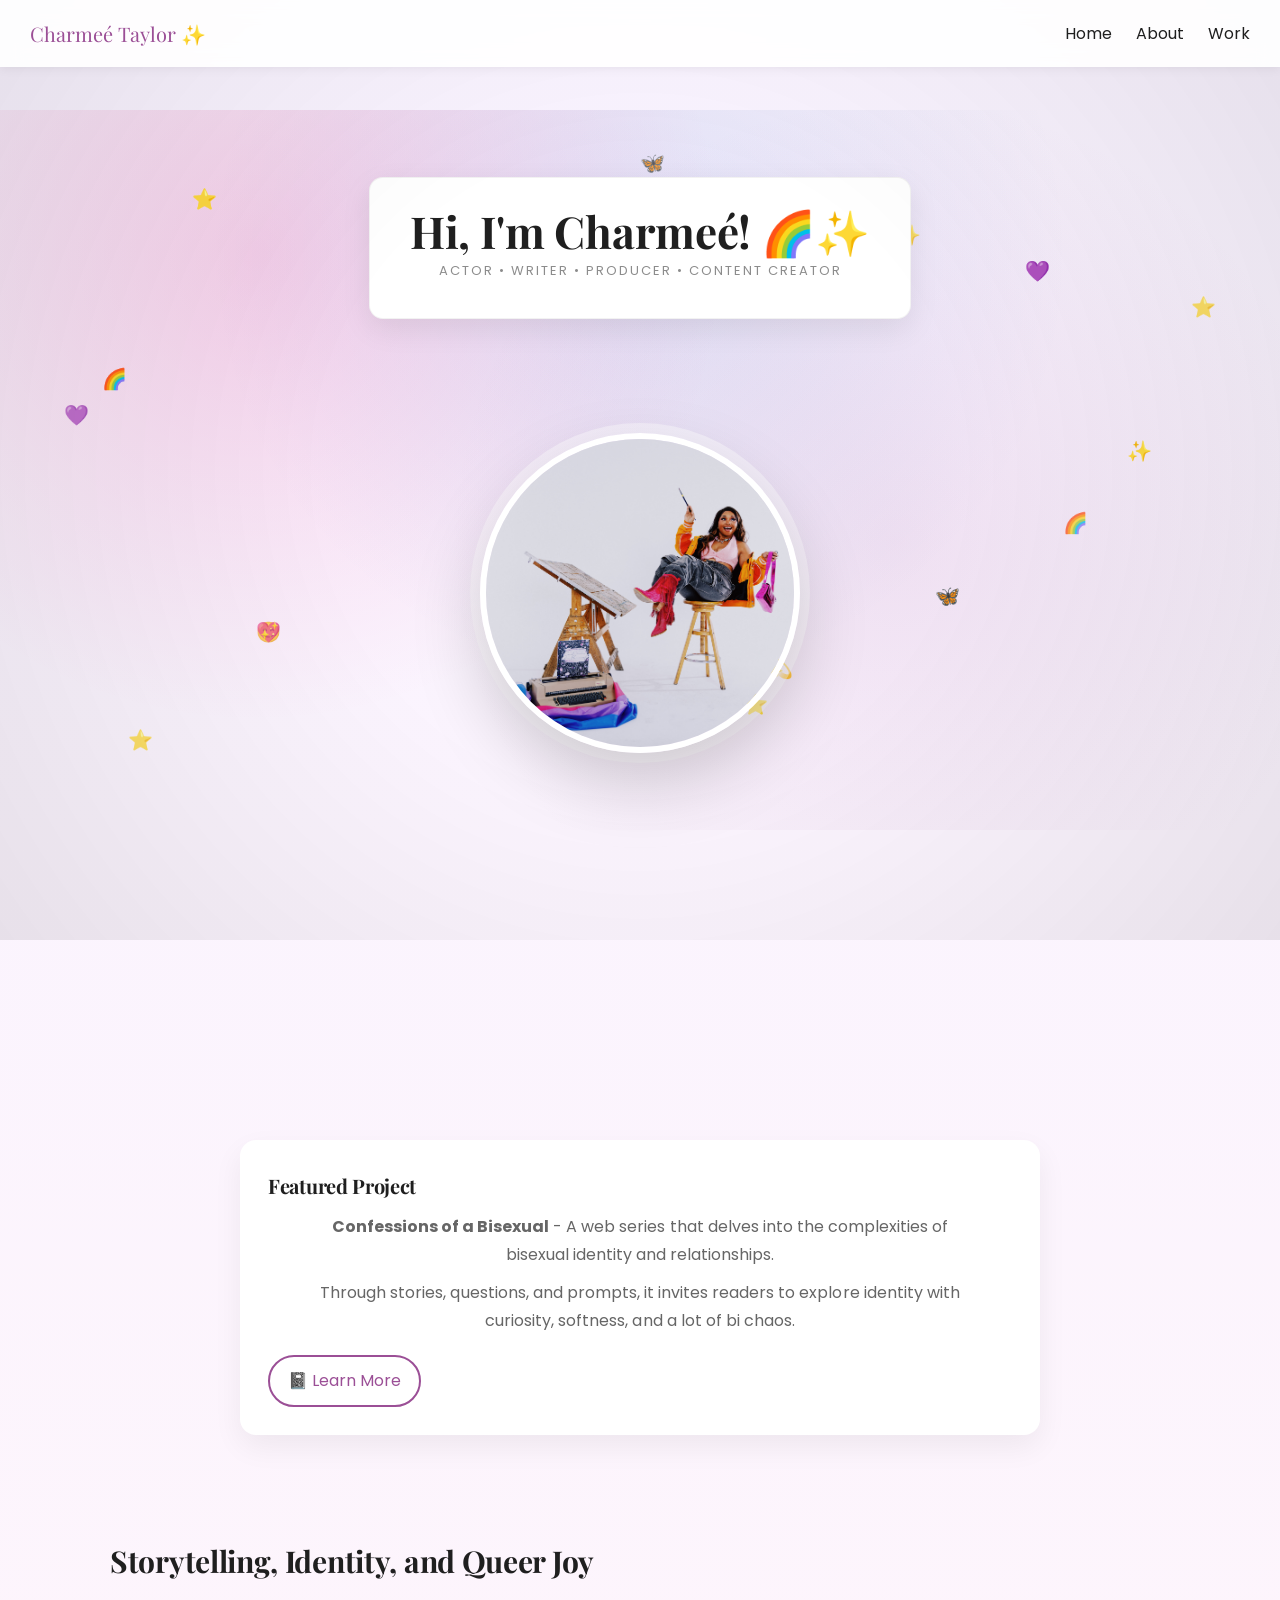
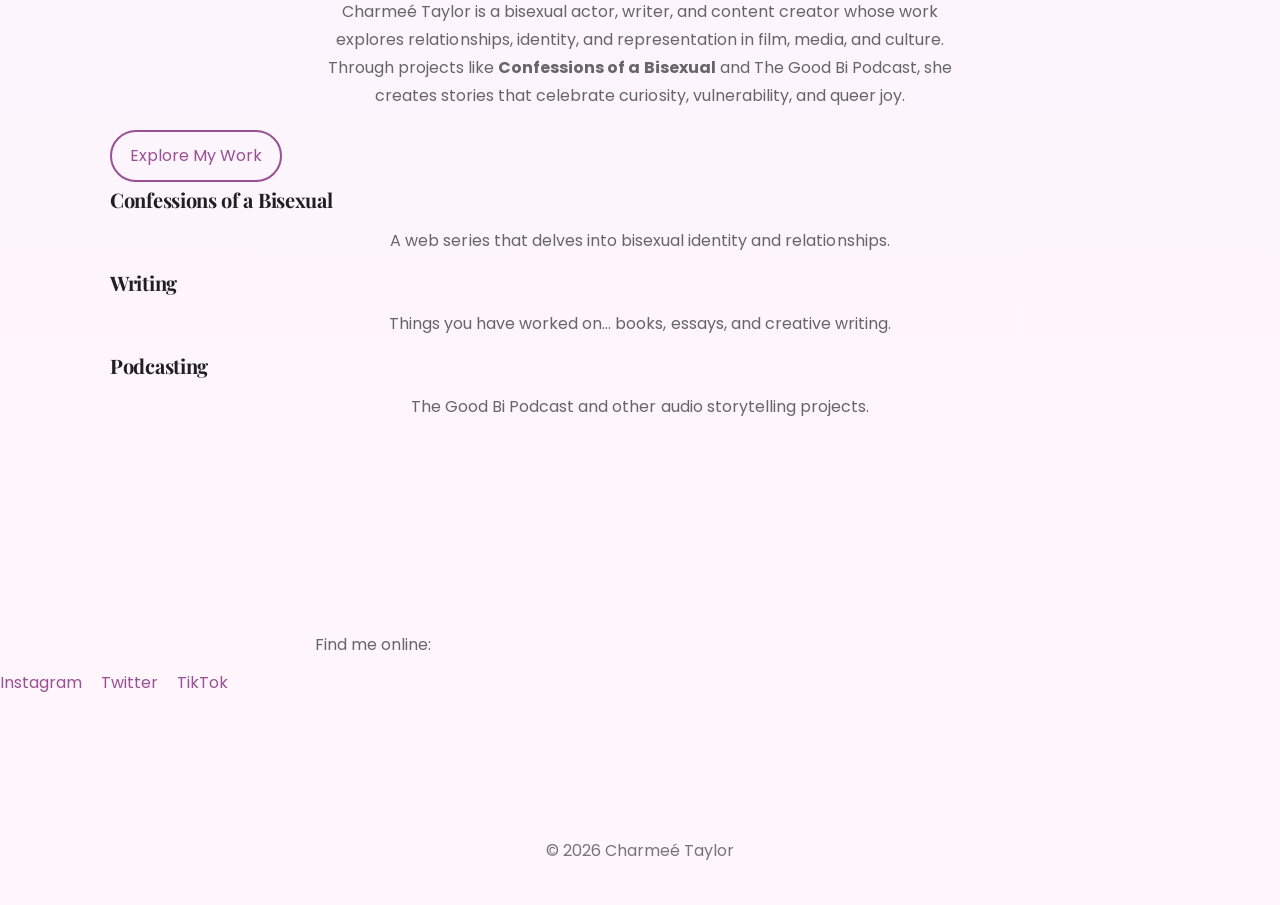
==== commit 0ab97195: "changing the homepage up - draft 1" ====
--- a/index.html
+++ b/index.html
@@ -35,36 +35,50 @@
 <!-- HERO SECTION -->
 
 <section class="hero">
+  <div class="hero-inner">
 
-<div class="container">
     <div class="sparkles"></div>
 
-<div class="floating-icons">
+    <div class="floating-icons">
+      <span class="icon1">⭐</span>
+      <span class="icon2">💜</span>
+      <span class="icon3">🌈</span>
+      <span class="icon4">✨</span>
+      <span class="icon5">😊</span>
+      <span class="icon6">🦋</span>
+      <span class="icon7">🌙</span>
+      <span class="icon8">⭐</span>
 
-<span class="icon1">⭐</span>
-<span class="icon2">💜</span>
-<span class="icon3">🌈</span>
-<span class="icon4">✨</span>
-<span class="icon5">😊</span>
-<span class="icon6">💫</span>
-<span class="icon7">🌙</span>
-<span class="icon8">⭐</span>
+      <!-- NEW CHAOS ICONS -->
+      <span class="icon9">🦋</span>
+      <span class="icon10">✨</span>
+      <span class="icon11">⭐</span>
+      <span class="icon12">💜</span>
+      <span class="icon13">🌈</span>
+      <span class="icon14">💫</span>
+      <span class="icon15">⭐</span>
 
-</div>
+      <span class="icon1">⭐</span>
+      <span class="icon2">💜</span>
+      <span class="icon3">🌈</span>
+      <span class="icon4">✨</span>
+      <span class="icon5">💖</span>
+      <span class="icon6">🦋</span>
+      <span class="icon7">🌙</span>
+      <span class="icon8">⭐</span>
+    </div>
 
-<img src="assets/paintingCharmee.JPG" alt="Charmeé Taylor Headshot" class="hero-img">
+    <!-- TEXT MOVED ABOVE IMAGE -->
+    <div class="hero-label hero-label--overlay">
+      <div class="label-accent"></div>
+      <h1>Hi, I'm Charmeé! 🌈✨</h1>
+      <p>Actor • Writer • Producer • Content Creator</p>
+    </div>
 
-<div class="hero-label">
+    <!-- BIGGER IMAGE -->
+    <img src="assets/paintingCharmee.JPG" alt="Charmeé Taylor Headshot" class="hero-img hero-img--large">
 
- <div class="label-accent"></div>   
-
-<h1>Hi, I'm Charmeé! 🌈✨</h1>
-
-<p>Actor • Writer • Producer • Content Creator</p>
-
-</div>
-</div>
-
+  </div>
 </section>
 
 <!-- INTRO SECTION -->
--- a/style.css
+++ b/style.css
@@ -66,6 +66,14 @@
   font-size: 16px;
   max-width: 65ch;
   margin: 0 auto var(--space-sm);
+}
+
+.intro p, 
+.hero p {
+  margin-left: auto;
+margin-right: auto;
+text-align: center;
+
 }
 
 /* CONTAINER */
@@ -117,9 +125,24 @@
 }
 
 /* HERO */
+.hero::after {
+  content: "";
+  position: absolute;
+  inset: 0;
+  background: radial-gradient(
+    circle at center,
+    rgba(255,255,255,0) 40%,
+    rgba(0,0,0,0.08) 100%
+  );
+  pointer-events: none;
+  z-index: 4;
+}
+
 .hero {
-  text-align: center;
-  padding-top: 120px;
+position: relative;
+text-align: center;
+padding-top: 120px;
+overflow: hidden;
 }
 
 .hero-img {
@@ -130,12 +153,103 @@
   border: 4px solid white;
 }
 
+.hero-img--large {
+  width: 320px;
+  height: 320px;
+  border-radius: 50%;
+  object-fit: cover;
+  border: 6px solid white;
+  box-shadow: 0 30px 70px rgba(0,0,0,0.18),
+  0 0 0 10px rgba(255,255,255,0.4);
+  position: relative;
+  z-index: 3;
+}
+
+.hero-label--overlay {
+  position: relative;
+  z-index: 5;
+  margin-bottom: -20px;
+  padding: 34px 44px;
+  background: rgba(255,255,255,0.92);
+  backdrop-filter: blur(10px);
+  border: 1px solid rgba(0,0,0,0.05);
+  font-size: 56px;
+  line-height: 1.05;
+  letter-spacing: -1px;
+}
+
+.hero-label--overlay p {
+  font-size: 13px;
+  letter-spacing: 2px;
+  text-transform: uppercase;
+  opacity: 0.75;
+}
+
 .hero-label {
   background: white;
   display: inline-block;
   padding: 30px 40px;
   border-radius: 14px;
   box-shadow: 0 10px 30px rgba(0,0,0,0.08);
+}
+
+.hero-inner {
+transform: translateY(-10px);  
+position: relative;
+display: grid;
+place-items: center;
+min-height: 80vh;
+text-align: center;
+}
+
+/* Sparkles hero background effects */
+
+.sparkles {
+  position: absolute;
+  inset: 0;
+  pointer-events: none;
+
+  background: radial-gradient(circle at 20% 20%, rgba(214, 2, 112, 0.15), transparent 40%),
+              radial-gradient(circle at 70% 60%, rgba(155, 79, 150, 0.12), transparent 45%),
+              radial-gradient(circle at 50% 20%, rgba(0, 56, 168, 0.10), transparent 50%);
+
+  z-index: 0;
+}
+
+.floating-icons {
+  position: absolute;
+  inset: 0;
+  pointer-events: none;
+  z-index: 2;
+}
+
+.floating-icons span {
+  position: absolute;
+  font-size: 20px;
+  opacity: 0.75;
+  animation: floaty 6s ease-in-out infinite;
+}
+
+/* individual placements */
+.icon1 { top: 10%; left: 15%; }
+.icon2 { top: 20%; right: 18%; }
+.icon3 { top: 35%; left: 8%; }
+.icon4 { top: 45%; right: 10%; }
+.icon5 { bottom: 25%; left: 20%; }
+.icon6 { bottom: 30%; right: 25%; }
+.icon7 { top: 60%; left: 50%; }
+.icon8 { bottom: 15%; right: 40%; }
+.icon9  { top: 5%; left: 50%; }
+.icon10 { top: 15%; left: 70%; }
+.icon11 { top: 25%; right: 5%; }
+.icon12 { top: 40%; left: 5%; }
+.icon13 { top: 55%; right: 15%; }
+.icon14 { bottom: 20%; left: 60%; }
+.icon15 { bottom: 10%; left: 10%; }
+
+@keyframes floaty {
+  0%, 100% { transform: translateY(0); }
+  50% { transform: translateY(-10px); }
 }
 
 /* BUTTON */
@@ -165,6 +279,10 @@
 }
 
 /* WORK GRID */
+.work-section {
+  padding: 120px 0;
+}
+
 .work-grid {
   display: grid;
   grid-template-columns: repeat(auto-fit, minmax(240px, 1fr));
@@ -201,6 +319,31 @@
   flex-wrap: wrap;
 }
 
+.gallery-header {
+  text-align: center;
+  padding: 60px 0 20px;
+}
+
+.gallery-header h2 {
+  margin-bottom: 8px;
+}
+
+.gallery-header{
+  max-width: 600px;
+  margin: 0 auto;
+  opacity: 0.8;
+}
+
+.about-gallery {
+  max-width: var(--max);
+  margin: 60px auto 0;
+  padding: 0 20px;
+  display: grid;
+  grid-template-columns: repeat(auto-fit, minmax(240px, 1fr));
+  gap: 22px;
+  align-items: stretch
+}
+
 .about-photo {
   width: 280px;
   border-radius: 14px;
@@ -208,17 +351,18 @@
 
 .gallery-photo {
   width: 100%;
-  aspect-ratio: 4 / 5;
+  height: 100%;
   object-fit: cover;
   object-position: center;
   box-shadow: 0 12px 25px rgba(0,0,0,0.08);
   border-radius: 16px;
   transition: transform 0.25s ease, box-shadow 0.25s ease;
+  display: block;
 }
 
 .gallery-photo:hover {
   transform: translateY(-6px);
-  box-shadow: 0 20px 40px rgba(0, 0, 0, 0.12);
+  box-shadow: 0 22px 45px rgba(0, 0, 0, 0.12);
 }
 
 /* SOCIAL */
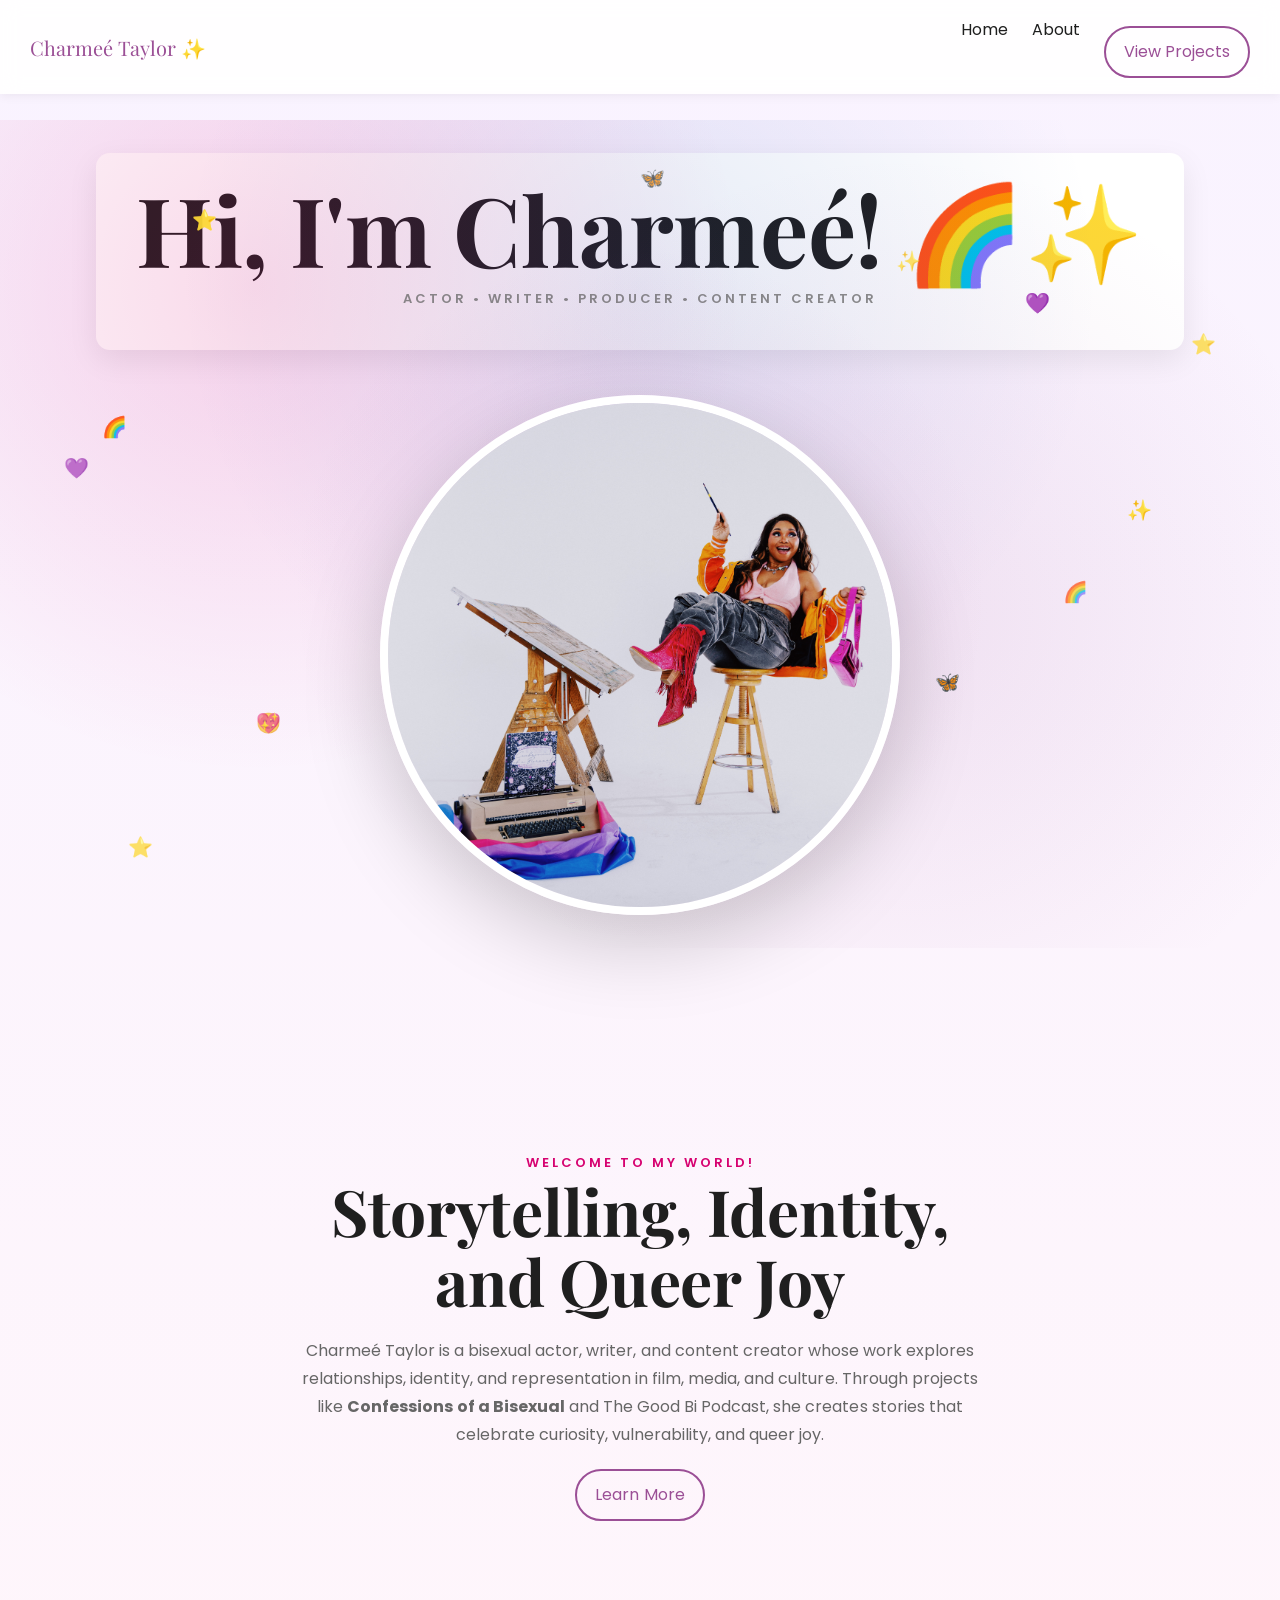
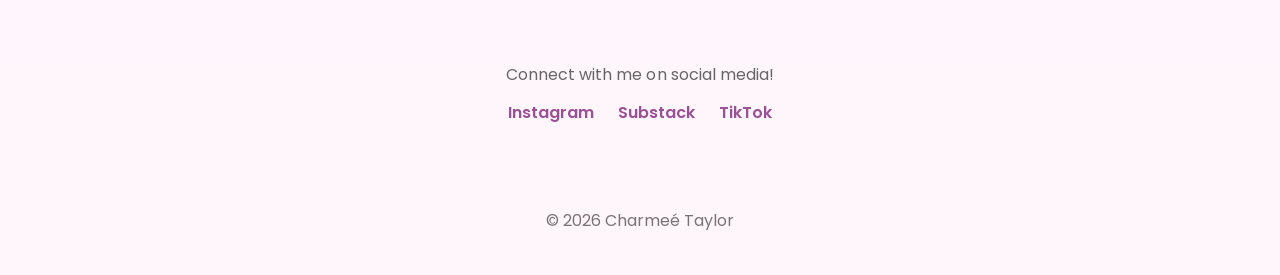
==== commit e71611c0: "adding new layout draft one" ====
--- a/index.html
+++ b/index.html
@@ -24,7 +24,7 @@
 
 <li><a href="index.html">Home</a></li>
 <li><a href="about.html">About</a></li>
-<li><a href="work.html">Work</a></li>
+<li><a href="work.html" class="btn">View Projects</a></li>
 
 </ul>
 
@@ -86,32 +86,8 @@
 
 <section class="intro">
   <div class="container">
-
-    <section class="featured">
-      <div class="featured-content">
-
-        <div class="featured-text">
-
-          <h3>Featured Project</h3>
-
-          <p>
-            <strong>Confessions of a Bisexual</strong> - A web series that delves into the complexities of bisexual identity and relationships.
-          </p>
-
-          <p>
-            Through stories, questions, and prompts, it invites readers to explore identity with curiosity, softness, and a lot of bi chaos.
-          </p>
-
-          <a href="https://www.partytrickpress.com/confessions-of-a-bisexual-product-page"
-             target="_blank"
-             class="btn">
-            📓 Learn More
-          </a>
-
-        </div>
-
-      </div>
-    </section>
+    <div class="intro-editorial">
+        <span class="section-kicker">Welcome to my world!</span>
 
     <h2>Storytelling, Identity, and Queer Joy</h2>
 
@@ -120,36 +96,19 @@
       Through projects like <strong>Confessions of a Bisexual</strong> and The Good Bi Podcast, she creates stories that celebrate curiosity, vulnerability, and queer joy.
     </p>
 
-    <a href="work.html" class="btn">Explore My Work</a>
-
-    <div class="mini-highlights">
-
-      <div class="mini-item">
-        <h3>Confessions of a Bisexual</h3>
-        <p>A web series that delves into bisexual identity and relationships.</p>
-      </div>
-
-      <div class="mini-item">
-        <h3>Writing</h3>
-        <p>Things you have worked on… books, essays, and creative writing.</p>
-      </div>
-
-      <div class="mini-item">
-        <h3>Podcasting</h3>
-        <p>The Good Bi Podcast and other audio storytelling projects.</p>
-      </div>
-
+    <a href="work.html" class="btn">Learn More</a>
     </div>
 
   </div>
 </section>
 
 <section class="social-strip">
-    <p>Find me online:</p>
+    <p>Connect with me on social media!</p>
+    
     <div class="social-links">
-        <a href="https://www.instagram.com/charmeetaylor/" target="_blank">Instagram</a>
-        <a href="https://www.twitter.com/charmeetaylor/" target="_blank">Twitter</a>
-        <a href="https://www.tiktok.com/@charmeetaylor" target="_blank">TikTok</a>
+        <a href="https://www.instagram.com/bi_astrology/" target="_blank">Instagram</a>
+        <a href="https://substack.com/@biastrology?r=4hhb3" target="_blank">Substack</a>
+        <a href="https://www.tiktok.com/@charmeeifyoudare?_r=1&_t=ZP-96pdv4lEMne" target="_blank">TikTok</a>
         <!-- Add more social links as needed -->
     </div>
 </section>
--- a/style.css
+++ b/style.css
@@ -41,6 +41,15 @@
 }
 
 /* TYPOGRAPHY */
+.section-kicker {
+  text-transform: uppercase;
+  letter-spacing: 3px;
+  font-size: 13px;
+  font-weight: 600;
+  color: var(--accent);
+  margin-botton: 12px;
+}
+
 h1, h2, h3 {
   font-family: 'Playfair Display', serif;
   letter-spacing: -0.3px;
@@ -73,7 +82,19 @@
   margin-left: auto;
 margin-right: auto;
 text-align: center;
-
+max-width: 700px;
+
+}
+
+.intro h2 {
+  font-size: clamp(2.4rem, 5vw, 4rem);
+  margin: 0 auto 20px;
+  max-width: 700px;
+  line-height: 1.1;
+}
+
+.intro {
+  text-align: center;
 }
 
 /* CONTAINER */
@@ -154,29 +175,33 @@
 }
 
 .hero-img--large {
-  width: 320px;
-  height: 320px;
+  width: 520px;
+  height: 520px;
   border-radius: 50%;
   object-fit: cover;
-  border: 6px solid white;
-  box-shadow: 0 30px 70px rgba(0,0,0,0.18),
-  0 0 0 10px rgba(255,255,255,0.4);
+  object-position: center;
+  border: 8px solid white;
+
+  box-shadow:
+    0 30px 80px rgba(0,0,0,0.18);
   position: relative;
   z-index: 3;
 }
 
-.hero-label--overlay {
+/* .hero-label--overlay {
   position: relative;
   z-index: 5;
-  margin-bottom: -20px;
-  padding: 34px 44px;
+  margin-bottom: -60px;
+  padding: 38px 50px;
   background: rgba(255,255,255,0.92);
   backdrop-filter: blur(10px);
-  border: 1px solid rgba(0,0,0,0.05);
-  font-size: 56px;
-  line-height: 1.05;
-  letter-spacing: -1px;
-}
+  border-radius: 20px;
+  box-shadow: 0 25px 60px rgba(0,0,0,0.10);
+  max-width: 900px;
+  font-size: clamp(4rem, 7vw, 7rem);
+  line-height: 0.95;
+  letter-spacing: -3px;
+} */
 
 .hero-label--overlay p {
   font-size: 13px;
@@ -191,14 +216,27 @@
   padding: 30px 40px;
   border-radius: 14px;
   box-shadow: 0 10px 30px rgba(0,0,0,0.08);
+  margin-top: 10px;
+}
+
+.hero-label h1 {
+  font-size: clamp(3rem, 8vw, 6rem);
+  line-height: 0.95;
+  margin-bottom: 14px;
+}
+
+.hero-label p {
+text-transform: uppercase;
+letter-spacing: 3px;
+font-size: 13px;
+font-weight: 600;
 }
 
 .hero-inner {
-transform: translateY(-10px);  
 position: relative;
 display: grid;
 place-items: center;
-min-height: 80vh;
+min-height: 92vh;
 text-align: center;
 }
 
@@ -212,6 +250,28 @@
   background: radial-gradient(circle at 20% 20%, rgba(214, 2, 112, 0.15), transparent 40%),
               radial-gradient(circle at 70% 60%, rgba(155, 79, 150, 0.12), transparent 45%),
               radial-gradient(circle at 50% 20%, rgba(0, 56, 168, 0.10), transparent 50%);
+
+  z-index: 0;
+}
+
+.hero::after {
+  content: "";
+
+  position: absolute;
+
+  width: 700px;
+  height: 700px;
+
+  background: radial-gradient(
+    circle,
+    rgba(155,79,150,0.15),
+    transparent 70%
+  );
+
+  top: 50%;
+  left: 50%;
+
+  transform: translate(-50%, -40%);
 
   z-index: 0;
 }
@@ -278,6 +338,49 @@
   box-shadow: 0 12px 30px rgba(0,0,0,0.06);
 }
 
+.featured-work {
+padding: 80px 0;
+}
+
+.featured-work-inner {
+  position: relative;
+  display: grid;
+  grid-template-columns: 1fr 1fr;
+  gap: 60px;
+  align-items: center;
+}
+
+.featured-image img {
+  width: 100%;
+  height: 520px;
+  border-radius: 18px;
+  box-shadow: 0 30px 80px rgba(0,0,0,0.12);
+  object-fit: cover;
+  filter: saturate(1.05) contrast(1.02);
+}
+
+.featured-text {
+  max-width: 540px;
+  padding-left: 10px;
+}
+
+.featured-text h2 {
+  font-size: 42px;
+  margin-bottom: 12px;
+  line-height: 1.1;
+}
+
+.featured-subtitle {
+  font-size: 18px;
+  opacity: 0.85;
+  margin-bottom: 18px;
+}
+
+.featured-text p {
+  line-height: 1.8;
+  margin-bottom: 14px;
+}
+
 /* WORK GRID */
 .work-section {
   padding: 120px 0;
@@ -310,6 +413,29 @@
 .work-info {
   padding: 14px;
 }
+
+.work-hero {
+  padding: 140px 0 60px;
+  text-align: center;
+}
+
+.work-hero-inner {
+  max-width: 750px;
+  margin: 0 auto;
+}
+
+.work-title {
+  font-size: clamp(2.5rem, 5vw, 4.5rem);
+  margin-bottom: 16px;
+}
+.work-subtitle {
+  font-size: 65ch;
+  margin: 0 auto;
+  color: var(--muted);
+  font-size: 16px;
+  line-height: 1.7;
+}
+
 
 /* ABOUT */
 .about-container {
@@ -366,10 +492,30 @@
 }
 
 /* SOCIAL */
+
+.social-strip {
+  text-align: center;
+  padding: 40px 0;
+}
+
+.social-links {
+  display: flex;
+  justify-content: center;
+  align-items: center;
+  gap: 24px;
+  flex-wrap: wrap;
+}
+
 .social-links a {
-  margin-right: 15px;
   color: var(--primary);
-}
+  font-weight: 600;
+  transition: 0.2s ease;
+}
+
+.social-links a:hover {
+  color: var(--accent);
+}
+
 
 /* FOOTER */
 footer {
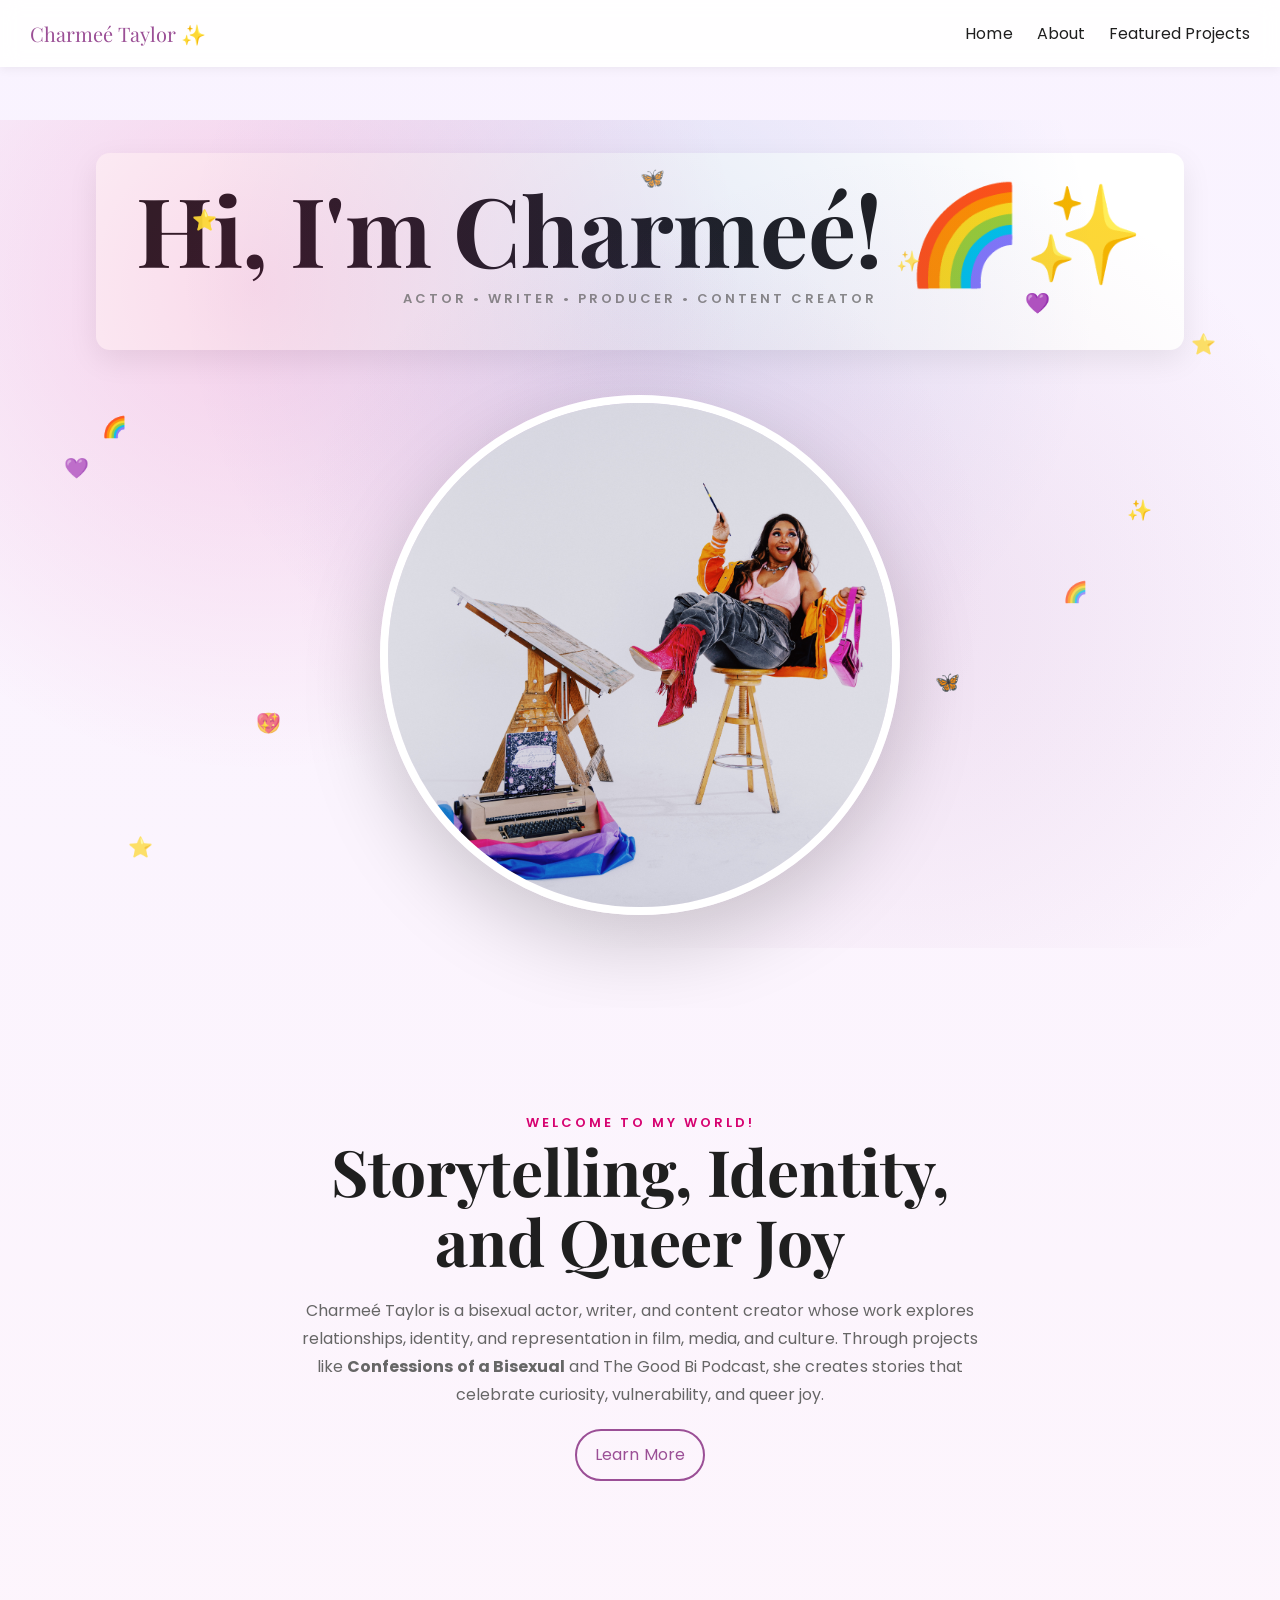
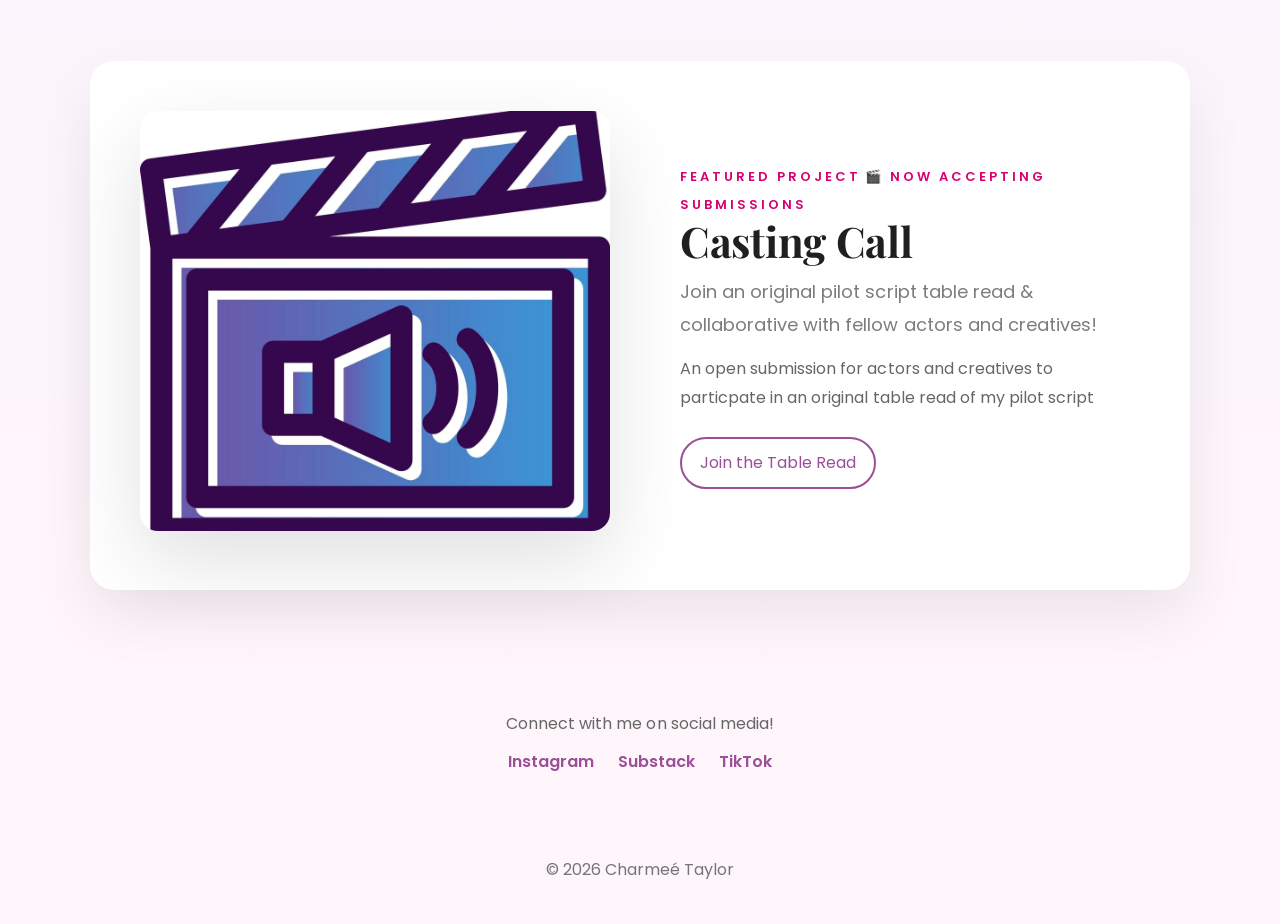
==== commit 351f9db6: "final draft 1" ====
--- a/index.html
+++ b/index.html
@@ -18,13 +18,13 @@
 
 <nav class="navbar">
 
-<div class="logo">Charmeé Taylor ✨</div>
+<a href="index.html" class="logo">Charmeé Taylor ✨</a>
 
 <ul class="nav-links">
 
 <li><a href="index.html">Home</a></li>
 <li><a href="about.html">About</a></li>
-<li><a href="work.html" class="btn">View Projects</a></li>
+<li><a href="work.html">Featured Projects</a></li>
 
 </ul>
 
@@ -96,10 +96,39 @@
       Through projects like <strong>Confessions of a Bisexual</strong> and The Good Bi Podcast, she creates stories that celebrate curiosity, vulnerability, and queer joy.
     </p>
 
-    <a href="work.html" class="btn">Learn More</a>
+    <a href="about.html" class="btn">Learn More</a>
     </div>
 
   </div>
+</section>
+
+<section class="featured-work">
+    <div class="container featured-work-inner">
+
+        <div class="featured-image">
+            <img src="assets/casting-call-icon-design.jpg" alt="Casting Call Project">
+
+        </div>
+
+        <div class="featured-text">
+
+            <span class="section-kicker">Featured Project</span>
+            <span class="section-kicker">🎬 Now Accepting Submissions</span>
+            <h2>Casting Call</h2>
+
+            <p class="featured-subtitle">
+                Join an original pilot script table read & collaborative with fellow actors and creatives!
+
+            <p>
+                An open submission for actors and creatives to 
+                particpate in an original table read of my pilot script
+            </p>
+
+                   <a href="https://docs.google.com/forms/d/e/1FAIpQLSdcJ0BxlJTMzF35_26_5tTLe_6OEYycgVTcz_XyP0_Ql73qJQ/viewform" class="btn" target="_blank">Join the Table Read</a>
+
+        </div>
+        </div>
+
 </section>
 
 <section class="social-strip">
@@ -113,6 +142,14 @@
     </div>
 </section>
 
+        <!-- <div class="featured-grid">
+
+            <a href="https://www.partytrickpress.com/confessions-of-a-bisexual-product-page" target="_blank" class="featured-card">
+                <img src="assets/bookcover.png" alt="Confessions of a Bisexual">
+                <div class="featured-info">
+                    <h3>Confessions of a Bisexual</h3>
+                    <p>An interactive memoir -->
+
 
 <footer>
 
--- a/style.css
+++ b/style.css
@@ -163,6 +163,7 @@
 position: relative;
 text-align: center;
 padding-top: 120px;
+padding-bottom: 60px;
 overflow: hidden;
 }
 
@@ -343,7 +344,10 @@
 }
 
 .featured-work-inner {
-  position: relative;
+  background: white;
+  box-shadow: 0 25px 60px rgba(0,0,0,0.08);
+  padding: 50px;
+  border-radius: 24px;
   display: grid;
   grid-template-columns: 1fr 1fr;
   gap: 60px;
@@ -352,7 +356,7 @@
 
 .featured-image img {
   width: 100%;
-  height: 520px;
+  height: 420px;
   border-radius: 18px;
   box-shadow: 0 30px 80px rgba(0,0,0,0.12);
   object-fit: cover;
@@ -393,25 +397,43 @@
 }
 
 .work-card {
-  transition: transform 0.25s ease, box-shadow 0.25s ease;
+  text-decoration: none;
+  transition: transform 0.3s ease;
   display: block;
 }
 
 .work-card:hover {
-  transform: translateY(-8px);
-  box-shadow: 0 20px 40px rgba(155, 79, 150, 0.18);
+  transform: translateY(-4px);
 }
 
 .work-card img {
   width: 100%;
-  height: 210px;
+  height: 340px;
   object-fit: cover;
   display: block;
-  border-radius: 12px 12px 0 0;
-}
+  border-radius: 14px;
+}
+
+/* .work-placeholder {
+  width: 100%;
+  height: 340px;
+  background: #eee;
+  border-radius: 14px;
+} */
 
 .work-info {
-  padding: 14px;
+  padding: 16px;
+}
+
+.work-info h3 {
+  font-size: 22px;
+  margin-bottom: 6px;
+}
+
+.work-info p {
+  margin: 0;
+  font-size: 15px;
+  line-height: 1.6;
 }
 
 .work-hero {
@@ -436,11 +458,27 @@
   line-height: 1.7;
 }
 
+.archive-header {
+  text-align: center;
+  max-width: 600px;
+  margin: 0 auto 60px;
+}
+
+.archive-header h2 {
+  margin-bottom: 12px;
+  margin-top: 10px;
+  font-size: 42px;
+}
+
+.archive-header p {
+ max-width: 500px;
+}
+
 
 /* ABOUT */
 .about-container {
   display: flex;
-  gap: 40px;
+  gap: 70px;
   align-items: center;
   flex-wrap: wrap;
 }
@@ -471,9 +509,17 @@
 }
 
 .about-photo {
-  width: 280px;
-  border-radius: 14px;
-}
+  width: 420px;
+  border-radius: 18px;
+  max-width: 100%;
+  object-ratio: 4 / 5;
+  object-fit: cover;
+  box-shadow: 0 25px 60px rgba(0,0,0,0.12);
+}
+
+.about-text {
+flex: 1;
+max-width: 600px;}
 
 .gallery-photo {
   width: 100%;
@@ -526,16 +572,43 @@
 
 /* MOBILE */
 @media (max-width: 768px) {
+
+  .hamburger {
+    display: block;
+    cursor: pointer;
+  }
+
+  /* NAV MENU */
   .nav-links {
     display: none;
+    flex-direction: column;
+    position: absolute;
+    top: 70px;
+    right: 20px;
+    background: rgba(255,255,255,0.95);
+    padding: 20px;
+    border-radius: 12px;
+    box-shadow: 0 10px 30px rgba(0,0,0,0.08);
+    gap: 16px;
   }
 
-  .hamburger {
-    display: block;
+  .nav-links.active {
+    display: flex;
   }
 
-  .about-container {
-    flex-direction: column;
+  /* FEATURED SECTION */
+  .featured-work-inner {
+    grid-template-columns: 1fr;
+    padding: 24px;
+    gap: 24px;
     text-align: center;
   }
+
+  .featured-text {
+    padding-left: 0;
+  }
+
+  .featured-image img {
+    height: auto;
+  }
 }
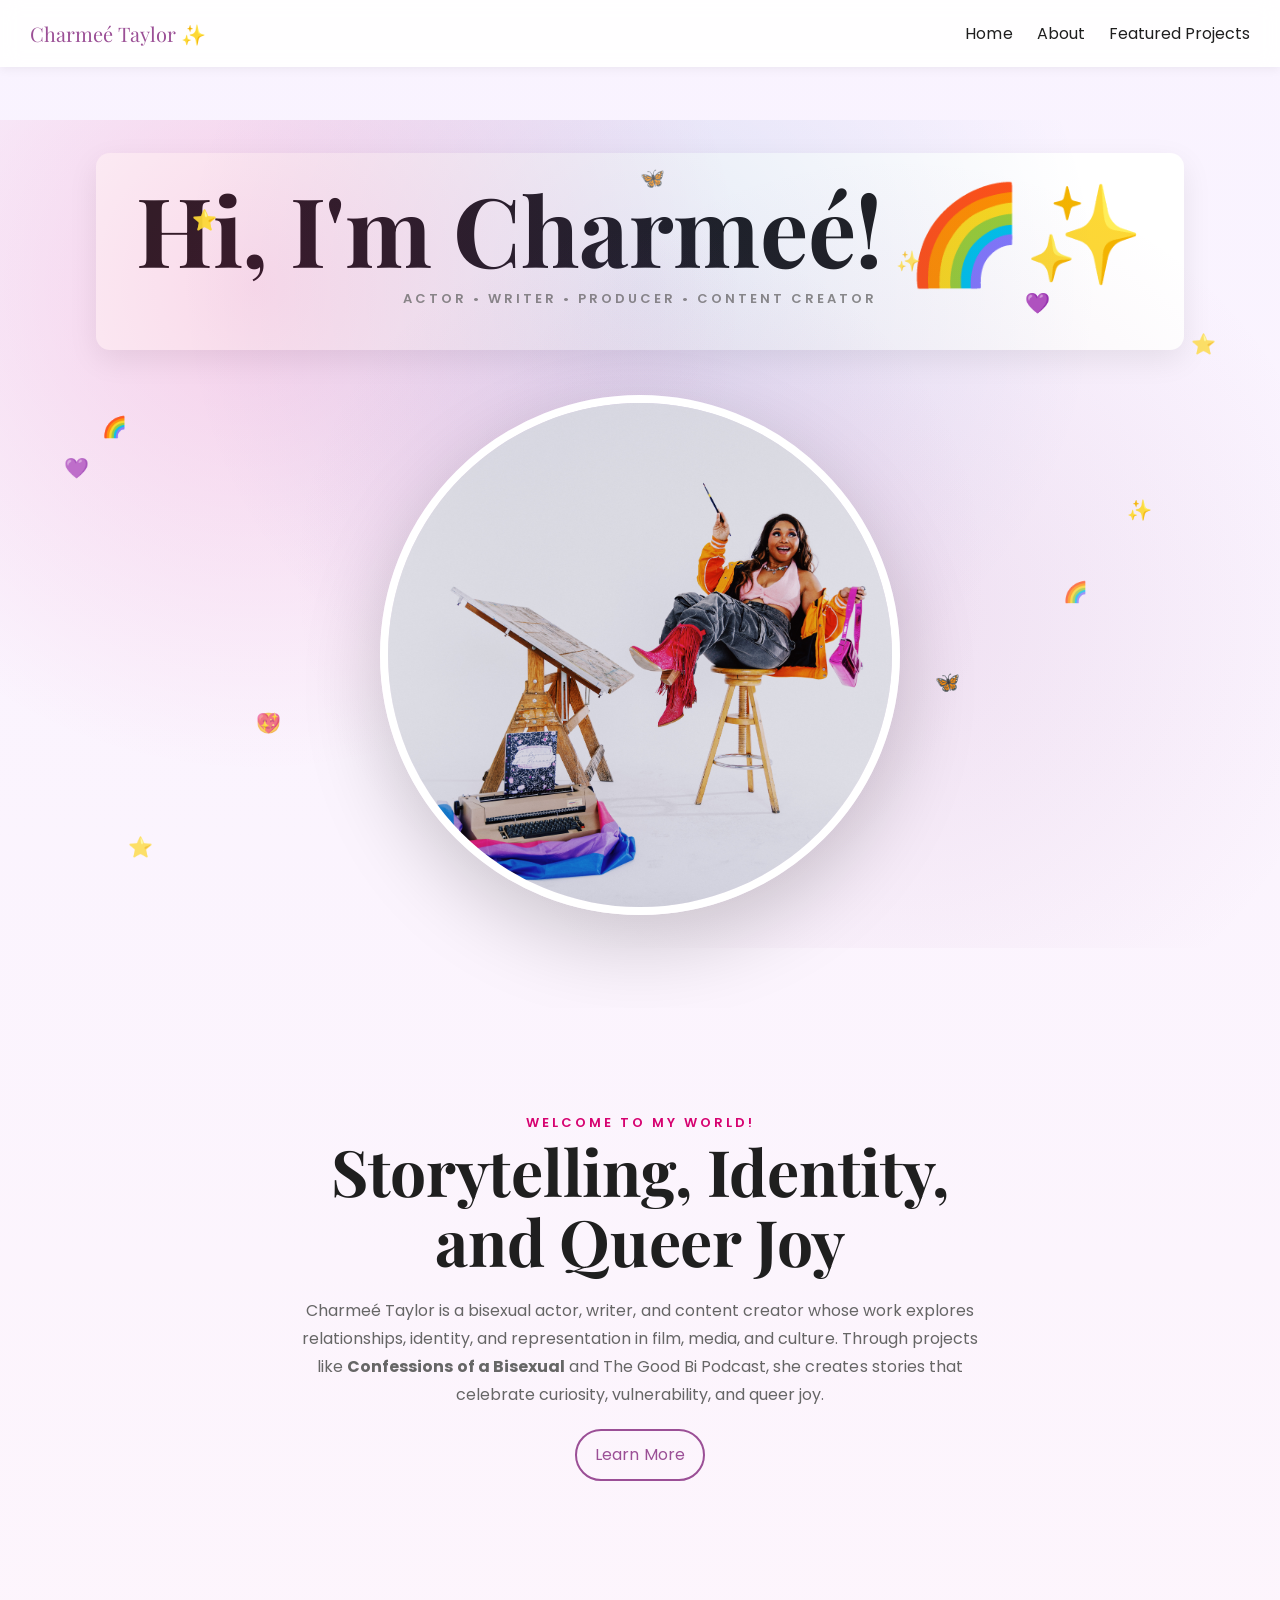
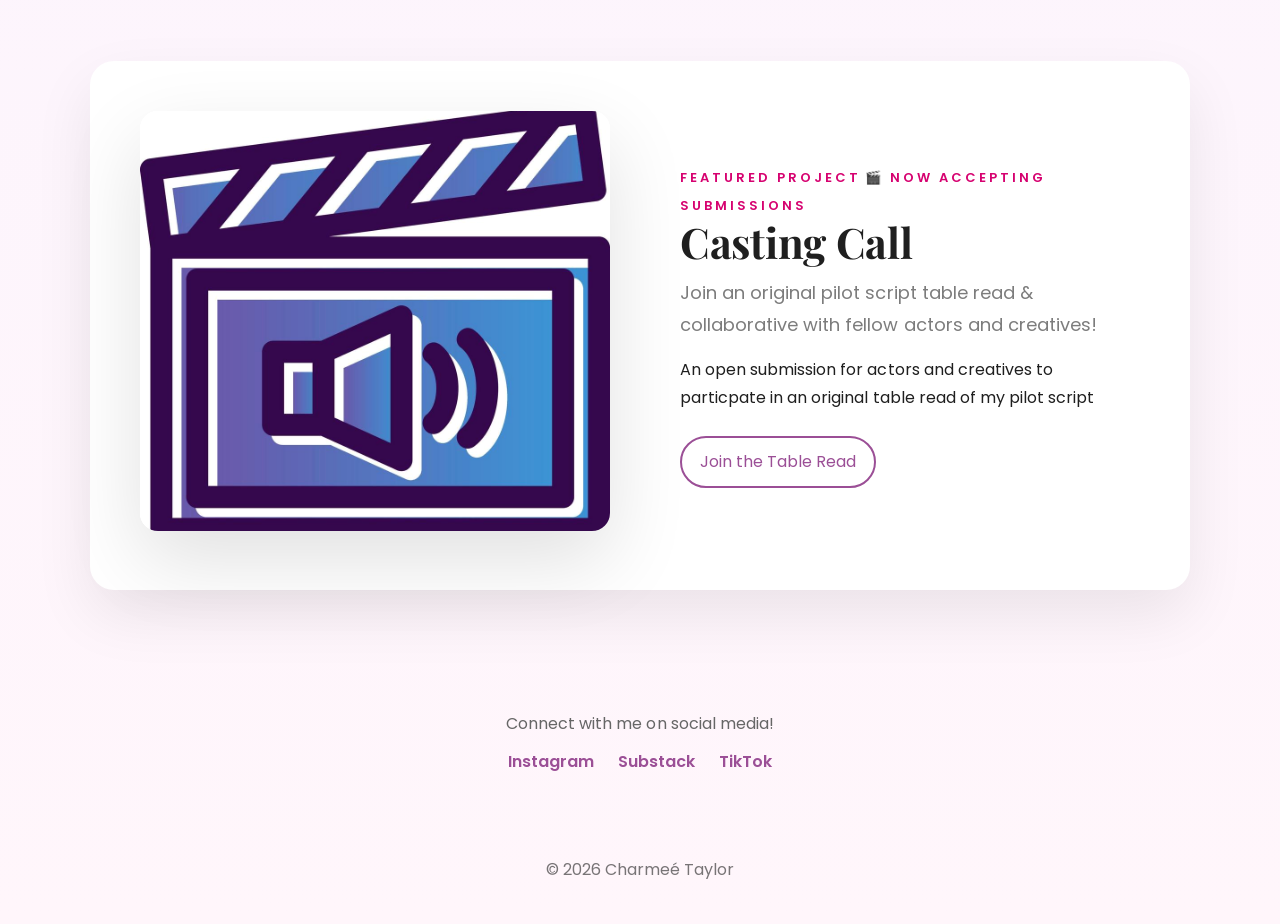
==== commit 9134e379: "fix phone view" ====
--- a/index.html
+++ b/index.html
@@ -119,7 +119,7 @@
             <p class="featured-subtitle">
                 Join an original pilot script table read & collaborative with fellow actors and creatives!
 
-            <p>
+            </p>
                 An open submission for actors and creatives to 
                 particpate in an original table read of my pilot script
             </p>
--- a/style.css
+++ b/style.css
@@ -571,44 +571,219 @@
 }
 
 /* MOBILE */
+
+
 @media (max-width: 768px) {
 
-  .hamburger {
-    display: block;
-    cursor: pointer;
-  }
-
-  /* NAV MENU */
-  .nav-links {
-    display: none;
-    flex-direction: column;
-    position: absolute;
-    top: 70px;
-    right: 20px;
-    background: rgba(255,255,255,0.95);
-    padding: 20px;
-    border-radius: 12px;
-    box-shadow: 0 10px 30px rgba(0,0,0,0.08);
-    gap: 16px;
-  }
-
-  .nav-links.active {
-    display: flex;
-  }
-
-  /* FEATURED SECTION */
-  .featured-work-inner {
-    grid-template-columns: 1fr;
-    padding: 24px;
-    gap: 24px;
-    text-align: center;
-  }
-
-  .featured-text {
-    padding-left: 0;
-  }
-
-  .featured-image img {
-    height: auto;
-  }
+/* NAV */
+
+.navbar{
+padding:16px 20px;
+}
+
+.logo{
+font-size:18px;
+max-width:220px;
+}
+
+.hamburger{
+display:block;
+cursor:pointer;
+}
+
+.nav-links{
+display:none;
+flex-direction:column;
+
+position:absolute;
+
+top:72px;
+right:20px;
+
+width:220px;
+
+background:rgba(255,255,255,.96);
+
+padding:20px;
+
+border-radius:16px;
+
+box-shadow:0 18px 50px rgba(0,0,0,.08);
+
+gap:14px;
+}
+
+.nav-links.active{
+display:flex;
+}
+
+
+/* HERO */
+
+.hero{
+padding-top:110px;
+padding-bottom:60px;
+}
+
+.hero-inner{
+
+min-height:auto;
+
+display:flex;
+
+flex-direction:column;
+
+justify-content:center;
+
+align-items:center;
+
+gap:28px;
+
+padding:20px;
+}
+
+/* Magazine cover title */
+
+.hero-label{
+
+order:1;
+
+width:100%;
+
+max-width:360px;
+
+padding:26px 24px;
+
+margin:0;
+
+border-radius:20px;
+
+position:relative;
+
+z-index:5;
+}
+
+.hero-label h1{
+
+font-size:clamp(2.6rem,12vw,4rem);
+
+line-height:.9;
+
+margin-bottom:18px;
+}
+
+.hero-label p{
+
+font-size:11px;
+
+letter-spacing:2px;
+
+line-height:1.6;
+}
+
+/* Big image */
+
+.hero-img--large{
+
+order:2;
+
+width:min(88vw,380px);
+
+height:min(88vw,380px);
+
+margin-top:-12px;
+
+border-width:6px;
+
+box-shadow:
+0 18px 60px rgba(0,0,0,.18);
+}
+
+/* Reduce chaos */
+
+.floating-icons span{
+font-size:15px;
+opacity:.45;
+}
+
+.icon9,
+.icon10,
+.icon11,
+.icon12,
+.icon13,
+.icon14,
+.icon15{
+display:none;
+}
+
+.sparkles{
+opacity:.55;
+}
+
+.hero::after{
+
+width:420px;
+
+height:420px;
+
+transform:
+translate(-50%,-30%);
+}
+
+
+/* INTRO */
+
+.intro{
+padding:70px 0;
+}
+
+.intro h2{
+
+font-size:clamp(2rem,10vw,3rem);
+
+line-height:1;
+
+margin-bottom:18px;
+}
+
+
+/* FEATURED CTA */
+
+.featured-work{
+padding:40px 0;
+}
+
+.featured-work-inner{
+
+grid-template-columns:1fr;
+
+padding:28px;
+
+gap:28px;
+
+text-align:center;
+}
+
+.featured-image img{
+
+height:300px;
+}
+
+.featured-text{
+
+padding-left:0;
+}
+
+.featured-text h2{
+
+font-size:2.5rem;
+}
+
+
+/* SOCIAL */
+
+.social-links{
+gap:16px;
+}
+
 }
